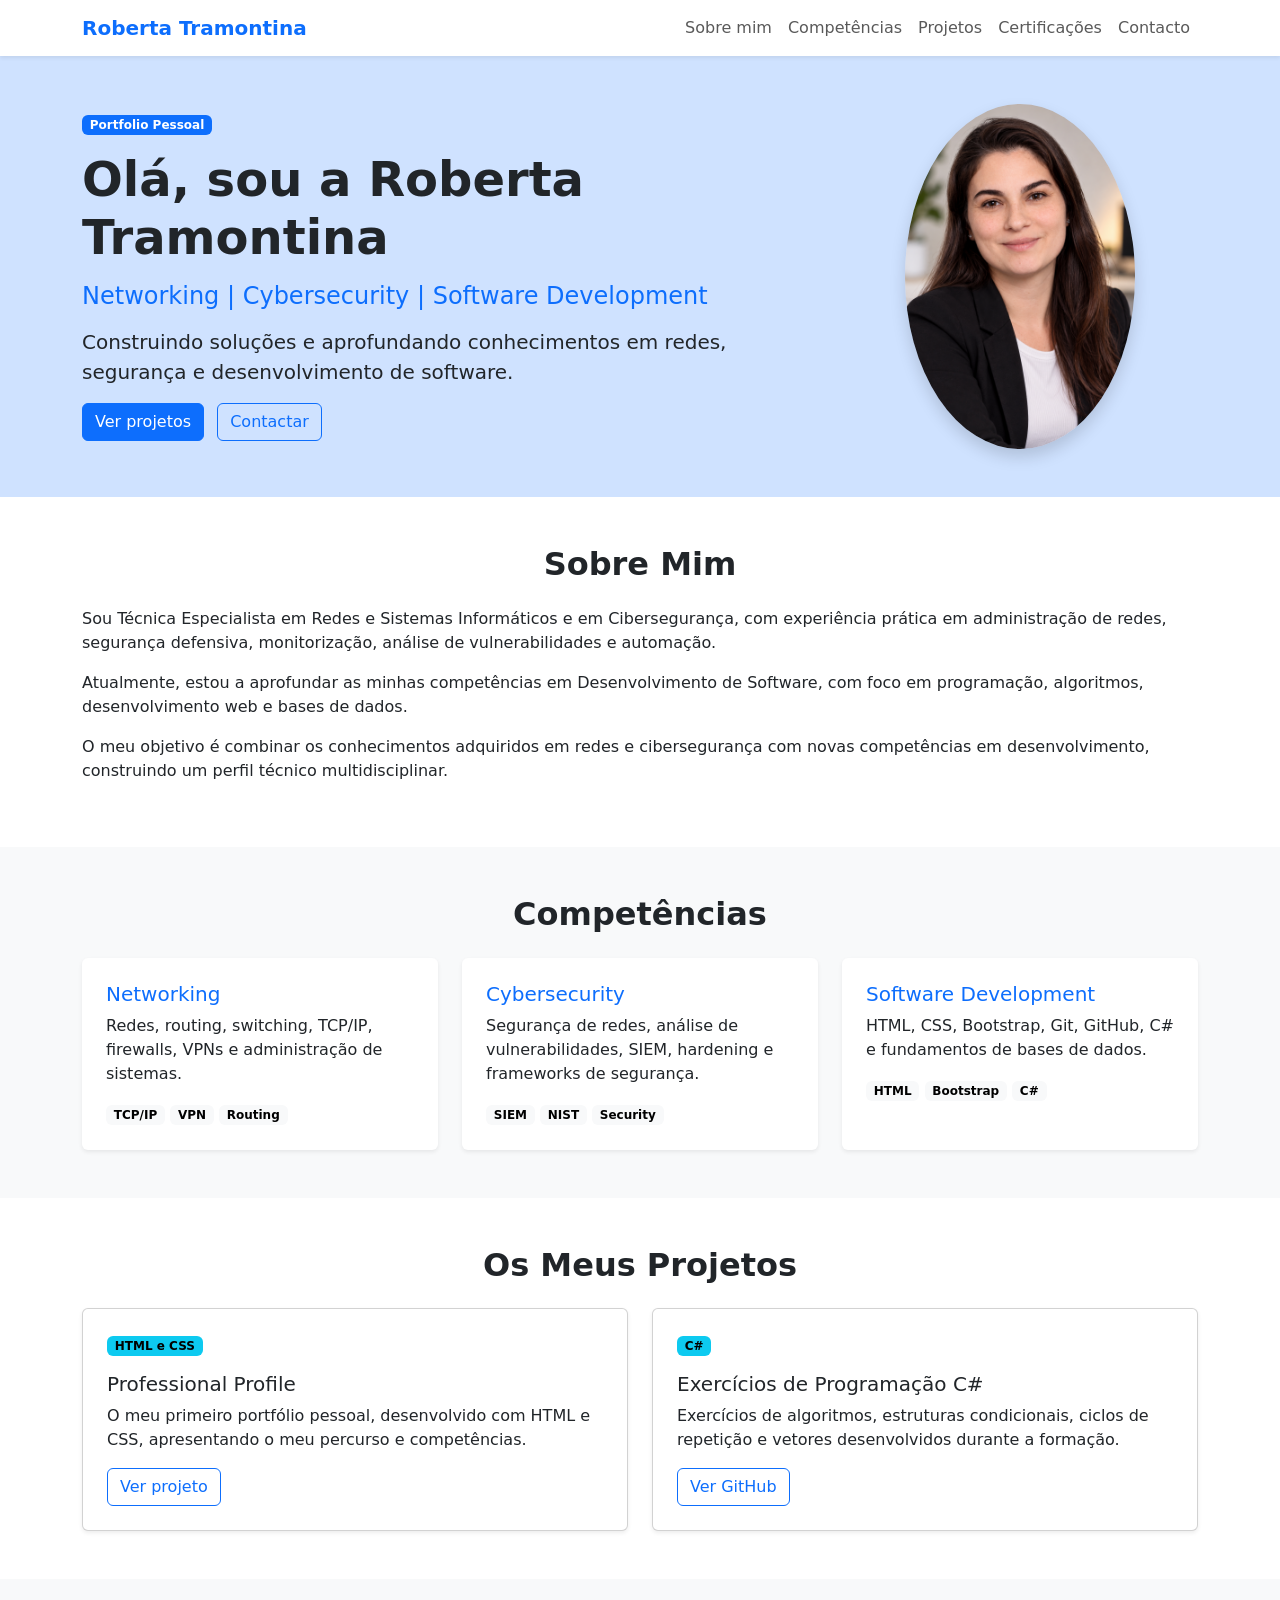
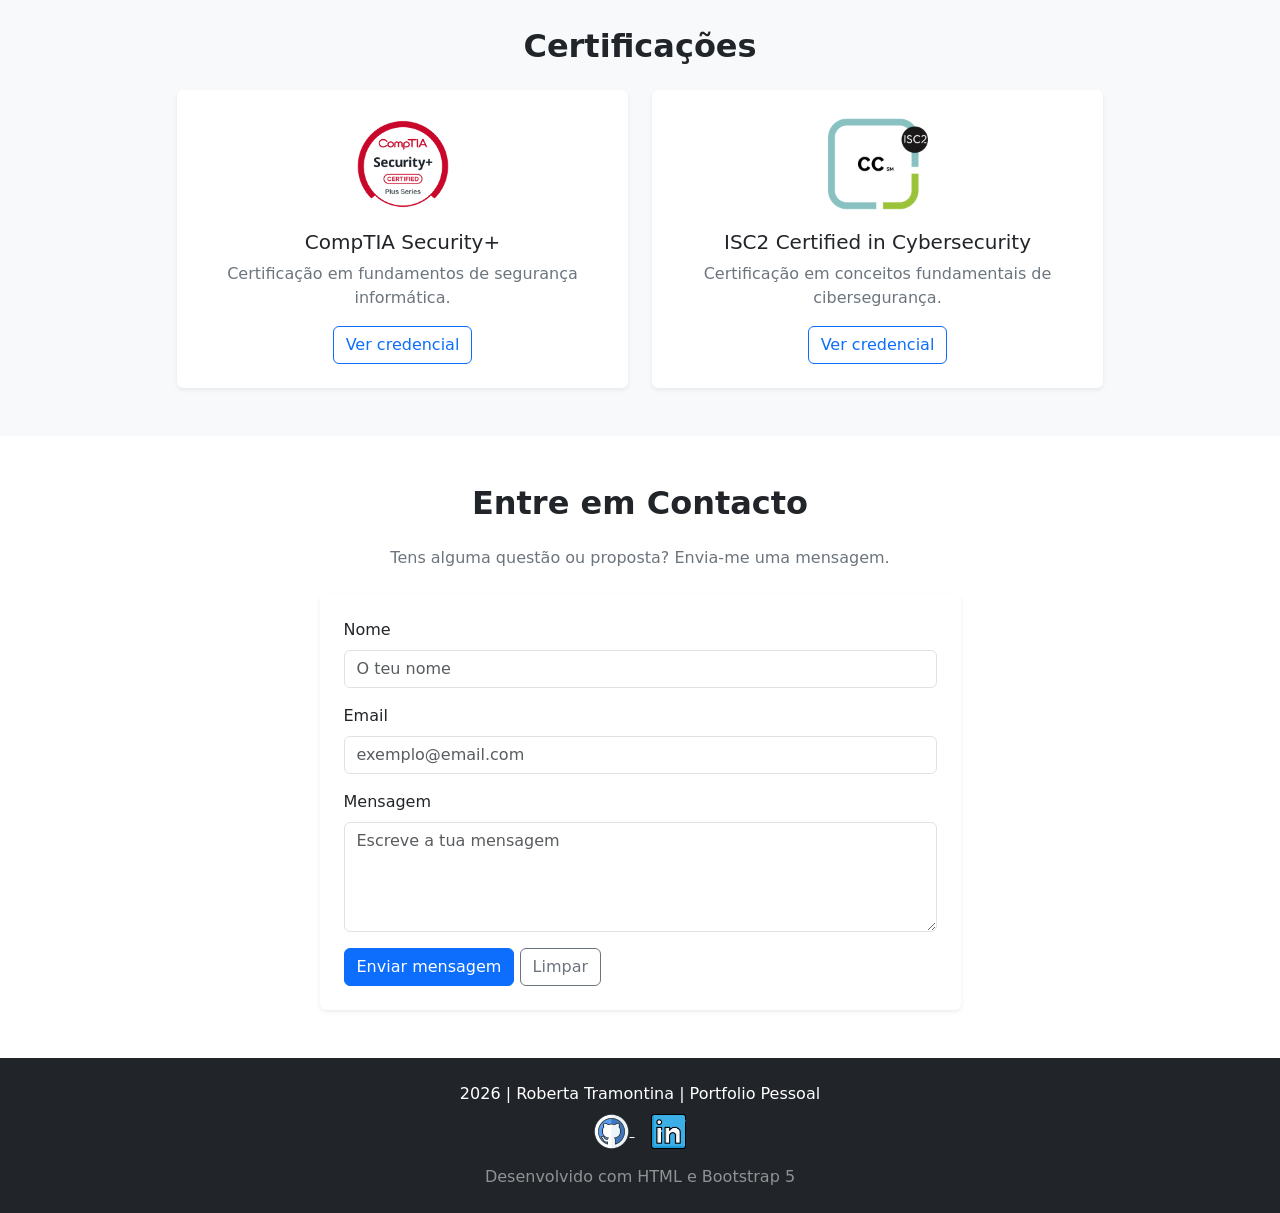
==== index.html @ 52c0162f "Initial commit - Bootstrap Portfolio" ====
<!DOCTYPE html>
<html lang="pt-pt">

<head>
    <meta charset="UTF-8">
    <meta name="viewport" content="width=device-width, initial-scale=1.0">

    <title>Roberta Tramontina | Portfolio</title>
    <link rel="icon" type="image/x-icon" href="images/coding.png">
    <!-- Bootstrap 5 -->
    <link href="https://cdn.jsdelivr.net/npm/bootstrap@5.3.8/dist/css/bootstrap.min.css" rel="stylesheet">

</head>

<body>

    <!-- Menu de navegacao -->
    <nav class="navbar navbar-expand-lg bg-white shadow-sm">

        <div class="container">

            <a class="navbar-brand fw-bold text-primary" href="#inicio">
                Roberta Tramontina
            </a>

            <button class="navbar-toggler" type="button"
                data-bs-toggle="collapse"
                data-bs-target="#menu"
                aria-controls="menu"
                aria-expanded="false"
                aria-label="Abrir menu">

                <span class="navbar-toggler-icon"></span>

            </button>

            <div class="collapse navbar-collapse" id="menu">

                <ul class="navbar-nav ms-auto">

                    <li class="nav-item">
                        <a class="nav-link" href="#sobre">Sobre mim</a>
                    </li>

                    <li class="nav-item">
                        <a class="nav-link" href="#competencias">Competências</a>
                    </li>

                    <li class="nav-item">
                        <a class="nav-link" href="#projetos">Projetos</a>
                    </li>

                    <li class="nav-item">
                        <a class="nav-link" href="#certificacoes">Certificações</a>
                    </li>

                    <li class="nav-item">
                        <a class="nav-link" href="#contacto">Contacto</a>
                    </li>

                </ul>

            </div>

        </div>

    </nav>


    <!-- Apresentacao inicial -->
    <header id="inicio" class="bg-primary-subtle py-5">

        <div class="container">

            <div class="row align-items-center g-4">

                <div class="col-md-8">

                    <span class="badge text-bg-primary mb-3">
                        Portfolio Pessoal
                    </span>

                    <h1 class="display-5 fw-bold">
                        Olá, sou a Roberta Tramontina
                    </h1>

                    <h4 class="text-primary mt-3">
                        Networking | Cybersecurity | Software Development
                    </h4>

                    <p class="lead mt-3">
                        Construindo soluções e aprofundando conhecimentos
                        em redes, segurança e desenvolvimento de software.
                    </p>

                    <a href="#projetos" class="btn btn-primary me-2">
                        Ver projetos
                    </a>

                    <a href="#contacto" class="btn btn-outline-primary">
                        Contactar
                    </a>

                </div>

                <div class="col-md-4 text-center">

                    <img src="images/profile_photo.png"
                        class="img-fluid rounded-circle shadow"
                        width="230"
                        alt="Foto de Roberta Tramontina">

                </div>

            </div>

        </div>

    </header>


    <!-- Secao Sobre mim -->
    <section id="sobre" class="container py-5">

        <h2 class="text-center fw-bold mb-4">Sobre Mim</h2>

        <p>
            Sou Técnica Especialista em Redes e Sistemas Informáticos
            e em Cibersegurança, com experiência prática em administração
            de redes, segurança defensiva, monitorização, análise de
            vulnerabilidades e automação.
        </p>

        <p>
            Atualmente, estou a aprofundar as minhas competências em
            Desenvolvimento de Software, com foco em programação,
            algoritmos, desenvolvimento web e bases de dados.
        </p>

        <p>
            O meu objetivo é combinar os conhecimentos adquiridos em
            redes e cibersegurança com novas competências em
            desenvolvimento, construindo um perfil técnico multidisciplinar.
        </p>

    </section>


    <!-- Secao Competencias -->
    <section id="competencias" class="bg-light py-5">

        <div class="container">

            <h2 class="text-center fw-bold mb-4">Competências</h2>

            <div class="row g-4">

                <!-- Networking -->
                <div class="col-md-4">

                    <div class="card h-100 shadow-sm border-0">

                        <div class="card-body p-4">

                            <h5 class="card-title text-primary">
                                Networking
                            </h5>

                            <p class="card-text">
                                Redes, routing, switching, TCP/IP,
                                firewalls, VPNs e administração de sistemas.
                            </p>

                            <span class="badge text-bg-light">TCP/IP</span>
                            <span class="badge text-bg-light">VPN</span>
                            <span class="badge text-bg-light">Routing</span>

                        </div>

                    </div>

                </div>

                <!-- Cybersecurity -->
                <div class="col-md-4">

                    <div class="card h-100 shadow-sm border-0">

                        <div class="card-body p-4">

                            <h5 class="card-title text-primary">
                                Cybersecurity
                            </h5>

                            <p class="card-text">
                                Segurança de redes, análise de
                                vulnerabilidades, SIEM, hardening
                                e frameworks de segurança.
                            </p>

                            <span class="badge text-bg-light">SIEM</span>
                            <span class="badge text-bg-light">NIST</span>
                            <span class="badge text-bg-light">Security</span>

                        </div>

                    </div>

                </div>

                <!-- Development -->
                <div class="col-md-4">

                    <div class="card h-100 shadow-sm border-0">

                        <div class="card-body p-4">

                            <h5 class="card-title text-primary">
                                Software Development
                            </h5>

                            <p class="card-text">
                                HTML, CSS, Bootstrap, Git, GitHub,
                                C# e fundamentos de bases de dados.
                            </p>

                            <span class="badge text-bg-light">HTML</span>
                            <span class="badge text-bg-light">Bootstrap</span>
                            <span class="badge text-bg-light">C#</span>

                        </div>

                    </div>

                </div>

            </div>

        </div>

    </section>


    <!-- Secao Projetos -->
    <section id="projetos" class="container py-5">

        <h2 class="text-center fw-bold mb-4">Os Meus Projetos</h2>

        <div class="row g-4">

            <!-- Projeto 1 -->
            <div class="col-md-6">

                <div class="card h-100 shadow-sm">

                    <div class="card-body p-4">

                        <span class="badge text-bg-info mb-3">
                            HTML e CSS
                        </span>

                        <h5 class="card-title">
                            Professional Profile
                        </h5>

                        <p class="card-text">
                            O meu primeiro portfólio pessoal,
                            desenvolvido com HTML e CSS,
                            apresentando o meu percurso e competências.
                        </p>

                        <a href="https://robertatramontina.github.io/professional_profile/"
                            class="btn btn-outline-primary"
                            target="_blank"
                            rel="noopener noreferrer">
                            Ver projeto
                        </a>

                    </div>

                </div>

            </div>

            <!-- Projeto 2 -->
            <div class="col-md-6">

                <div class="card h-100 shadow-sm">

                    <div class="card-body p-4">

                        <span class="badge text-bg-info mb-3">
                            C#
                        </span>

                        <h5 class="card-title">
                            Exercícios de Programação C#
                        </h5>

                        <p class="card-text">
                            Exercícios de algoritmos, estruturas
                            condicionais, ciclos de repetição
                            e vetores desenvolvidos durante a formação.
                        </p>

                        <a href="https://github.com/robertatramontina"
                            class="btn btn-outline-primary"
                            target="_blank"
                            rel="noopener noreferrer">
                            Ver GitHub
                        </a>

                    </div>

                </div>

            </div>

        </div>

    </section>


    <!-- Secao Certificacoes -->
    <section id="certificacoes" class="bg-light py-5">

        <div class="container">

            <h2 class="text-center fw-bold mb-4">Certificações</h2>

            <div class="row g-4 justify-content-center">

                <!-- Security+ -->
                <div class="col-md-5">

                    <div class="card h-100 text-center shadow-sm border-0">

                        <div class="card-body p-4">

                            <img src="images/security-plus.png"
                                class="img-fluid mb-3"
                                width="100"
                                alt="CompTIA Security+">

                            <h5 class="card-title">
                                CompTIA Security+
                            </h5>

                            <p class="text-secondary">
                                Certificação em fundamentos
                                de segurança informática.
                            </p>

                            <a href="https://www.credly.com/badges/53a42d04-b56a-4fa8-9af4-63a45a70753e/linked_in_profile"
                                class="btn btn-outline-primary"
                                target="_blank"
                                rel="noopener noreferrer">
                                Ver credencial
                            </a>

                        </div>

                    </div>

                </div>

                <!-- ISC2 CC -->
                <div class="col-md-5">

                    <div class="card h-100 text-center shadow-sm border-0">

                        <div class="card-body p-4">

                            <img src="images/isc2-cc.png"
                                class="img-fluid mb-3"
                                width="100"
                                alt="ISC2 Certified in Cybersecurity">

                            <h5 class="card-title">
                                ISC2 Certified in Cybersecurity
                            </h5>

                            <p class="text-secondary">
                                Certificação em conceitos
                                fundamentais de cibersegurança.
                            </p>

                            <a href="https://www.credly.com/badges/d8528eb8-8c78-4937-aad3-11a182e8b898/linked_in_profile"
                                class="btn btn-outline-primary"
                                target="_blank"
                                rel="noopener noreferrer">
                                Ver credencial
                            </a>

                        </div>

                    </div>

                </div>

            </div>

        </div>

    </section>


    <!-- Secao Contacto -->
    <section id="contacto" class="container py-5">

        <h2 class="text-center fw-bold mb-4">Entre em Contacto</h2>

        <p class="text-center text-secondary mb-4">
            Tens alguma questão ou proposta?
            Envia-me uma mensagem.
        </p>

        <div class="row justify-content-center">

            <div class="col-md-7">

                <div class="card shadow-sm border-0">

                    <div class="card-body p-4">

                        <form action="utils/success.html"
                            method="GET">

                            <!-- Nome -->
                            <div class="mb-3">

                                <label for="nome" class="form-label">
                                    Nome
                                </label>

                                <input type="text"
                                    class="form-control"
                                    id="nome"
                                    name="nome"
                                    placeholder="O teu nome"
                                    required>

                            </div>

                            <!-- Email -->
                            <div class="mb-3">

                                <label for="email" class="form-label">
                                    Email
                                </label>

                                <input type="email"
                                    class="form-control"
                                    id="email"
                                    name="email"
                                    placeholder="exemplo@email.com"
                                    required>

                            </div>

                            <!-- Mensagem -->
                            <div class="mb-3">

                                <label for="mensagem" class="form-label">
                                    Mensagem
                                </label>

                                <textarea class="form-control"
                                    id="mensagem"
                                    name="mensagem"
                                    rows="4"
                                    placeholder="Escreve a tua mensagem"
                                    required></textarea>

                            </div>

                            <!-- Botoes -->
                            <button type="submit" class="btn btn-primary">
                                Enviar mensagem
                            </button>

                            <button type="reset" class="btn btn-outline-secondary">
                                Limpar
                            </button>

                        </form>

                    </div>

                </div>

            </div>

        </div>

    </section>


    <!-- Rodape -->
    <footer class="bg-dark text-white text-center py-4">

        <div class="container">

            <p class="mb-2">
                2026 | Roberta Tramontina | Portfolio Pessoal
            </p>

            <a href="https://github.com/robertatramontina"
                class="link-light me-3"
                target="_blank"
                rel="noopener noreferrer">
                <img src="images/github.png" alt="GitHub" width="35">
            </a>

            <a href="https://www.linkedin.com/in/roberta-tramontina-net/"
                class="link-light"
                target="_blank"
                rel="noopener noreferrer">
                <img src="images/linkedin.png" alt="LinkedIn" width="35">
            </a>

            <p class="mt-3 mb-0 text-white-50">
                Desenvolvido com HTML e Bootstrap 5
            </p>

        </div>

    </footer>


    <!-- Bootstrap JavaScript -->
    <script src="https://cdn.jsdelivr.net/npm/bootstrap@5.3.8/dist/js/bootstrap.bundle.min.js"></script>

</body>

</html>
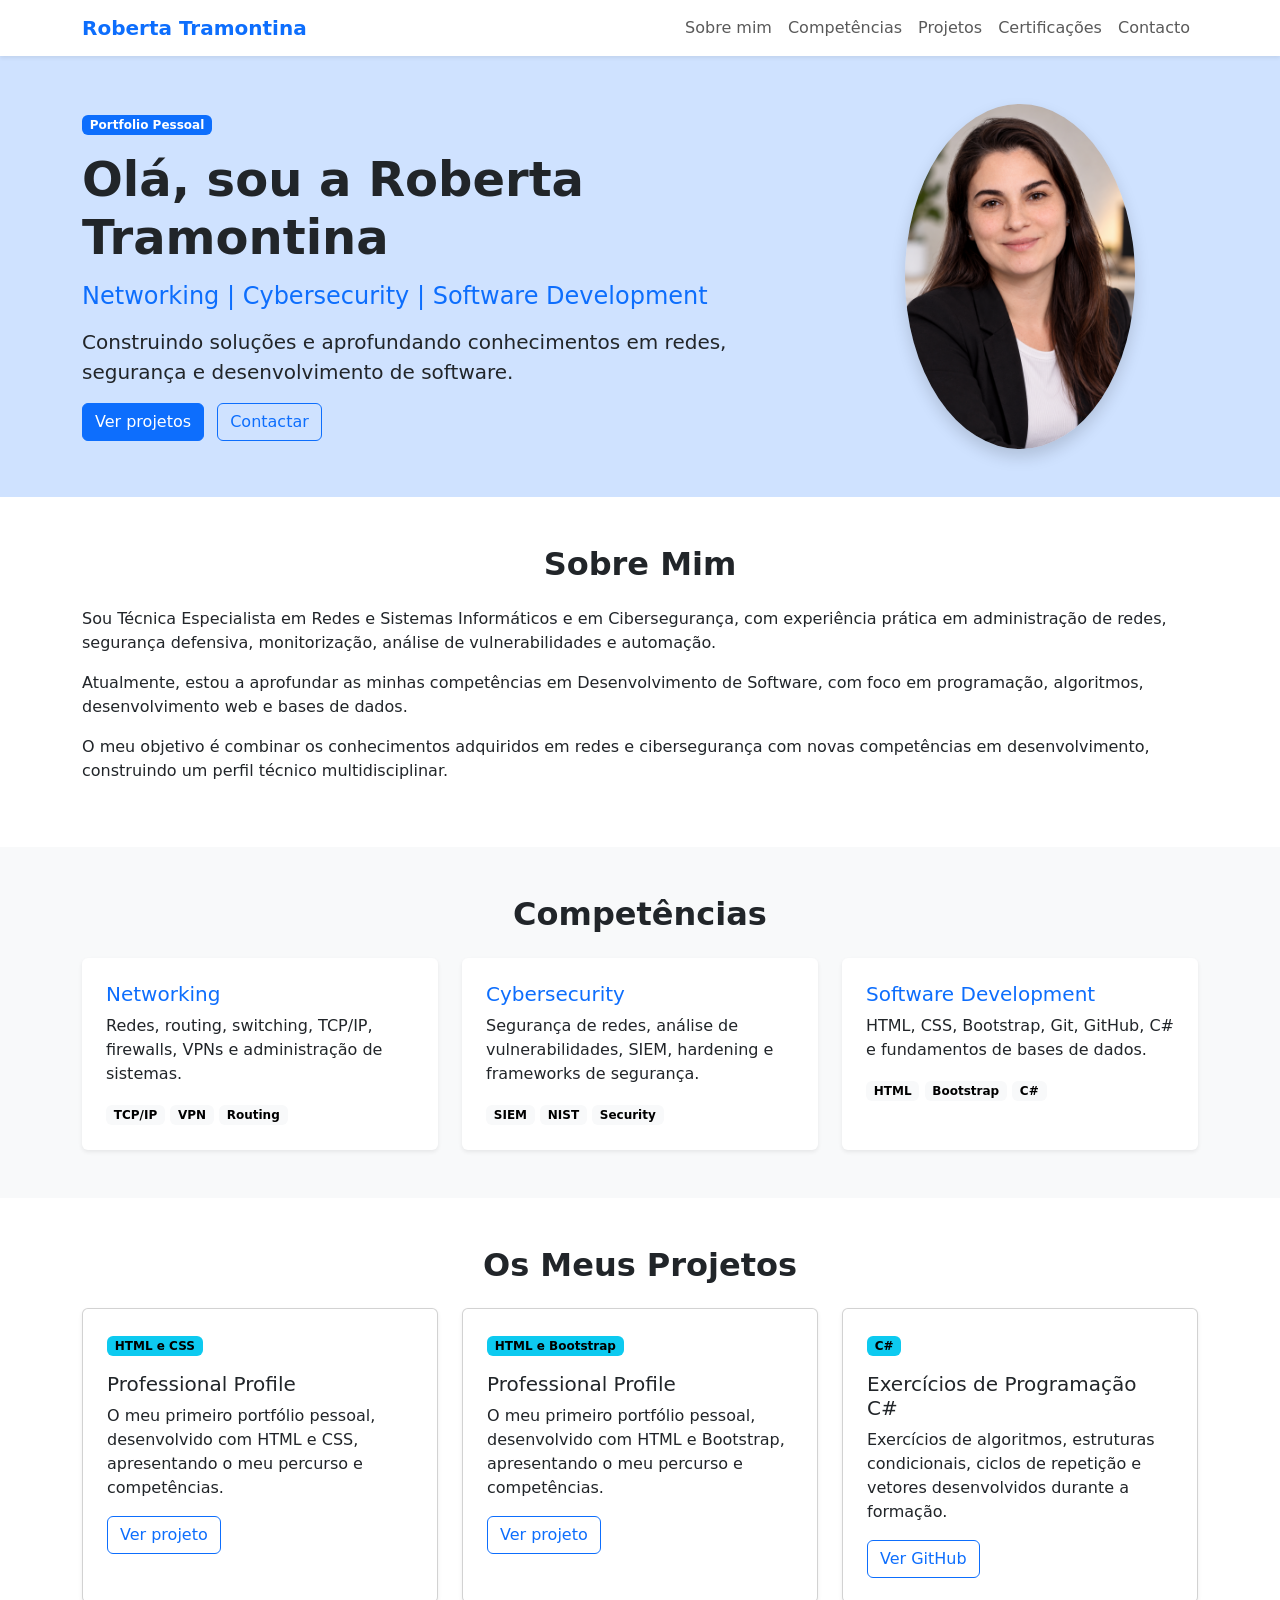
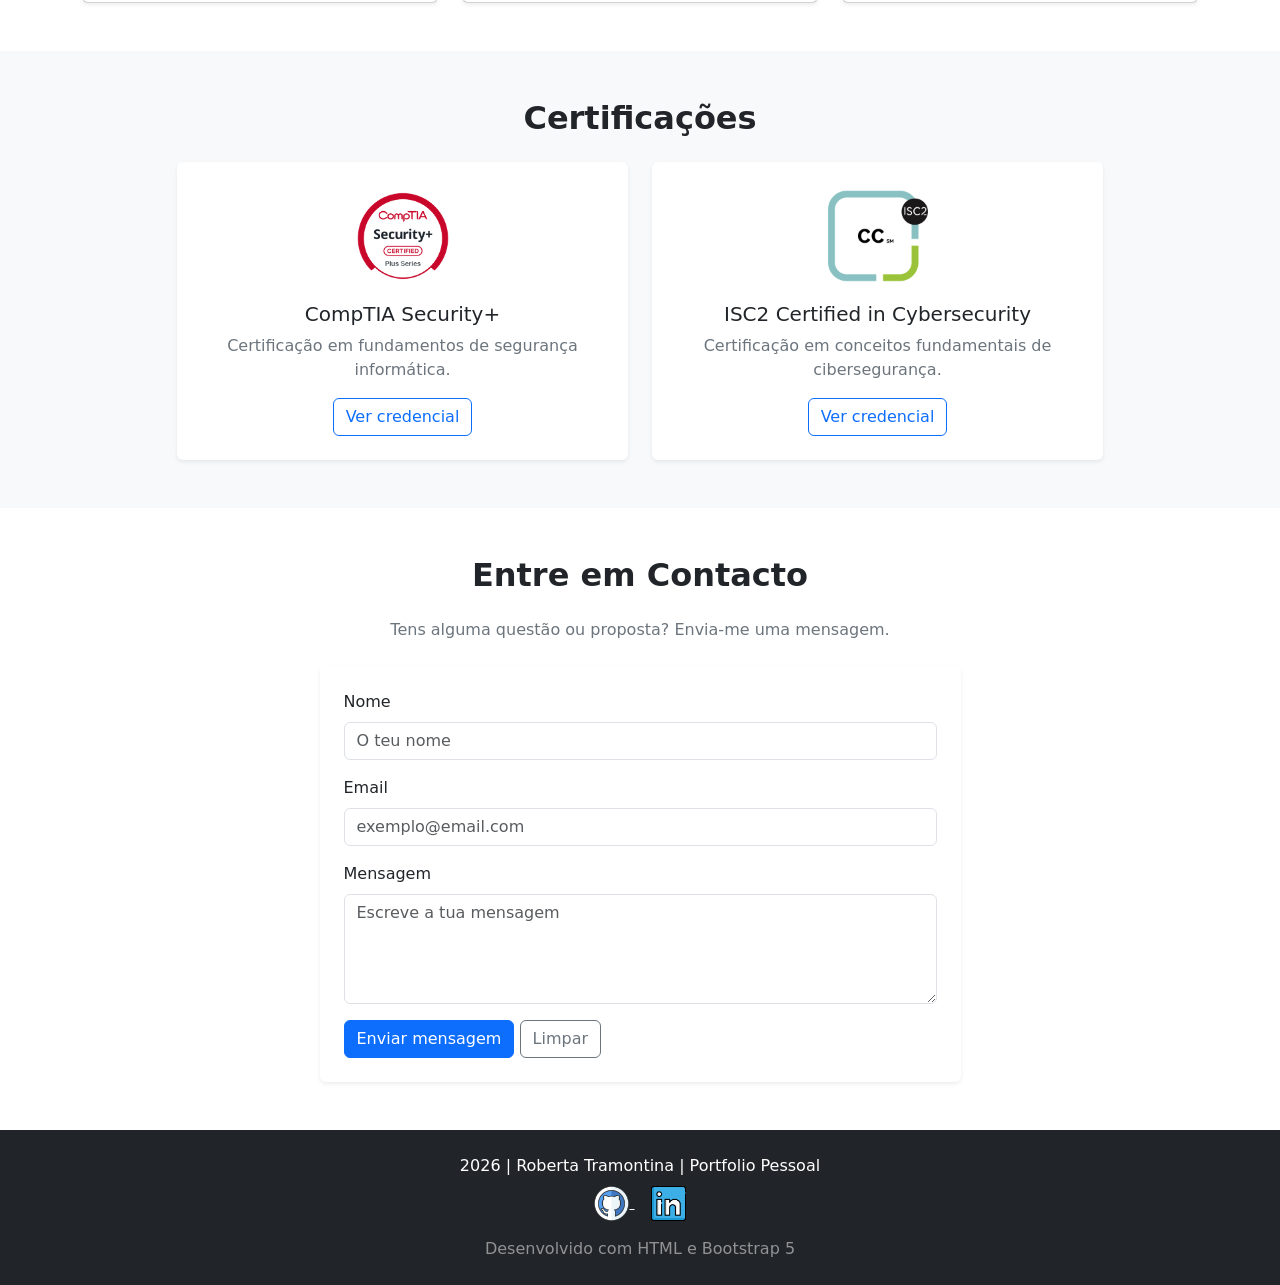
==== commit e6f9c7a7: "projects update" ====
--- a/index.html
+++ b/index.html
@@ -9,7 +9,7 @@
     <title>Roberta Tramontina | Portfolio</title>
     <link rel="icon" type="image/x-icon" href="images/coding.png">
     <!-- Bootstrap 5 -->
-    <link href="https://cdn.jsdelivr.net/npm/bootstrap@5.3.8/dist/css/bootstrap.min.css" rel="stylesheet">
+    <link rel="stylesheet" href="css/bootstrap.css">       
 
 </head>
 
@@ -250,7 +250,7 @@
         <div class="row g-4">
 
             <!-- Projeto 1 -->
-            <div class="col-md-6">
+            <div class="col-md-4">
 
                 <div class="card h-100 shadow-sm">
 
@@ -284,7 +284,41 @@
             </div>
 
             <!-- Projeto 2 -->
-            <div class="col-md-6">
+            <div class="col-md-4">
+
+                <div class="card h-100 shadow-sm">
+
+                    <div class="card-body p-4">
+
+                        <span class="badge text-bg-info mb-3">
+                            HTML e Bootstrap
+                        </span>
+
+                        <h5 class="card-title">
+                            Professional Profile
+                        </h5>
+
+                        <p class="card-text">
+                            O meu primeiro portfólio pessoal,
+                            desenvolvido com HTML e Bootstrap,
+                            apresentando o meu percurso e competências.
+                        </p>
+
+                        <a href="https://robertatramontina.github.io/profile/"
+                            class="btn btn-outline-primary"
+                            target="_blank"
+                            rel="noopener noreferrer">
+                            Ver projeto
+                        </a>
+
+                    </div>
+
+                </div>
+
+            </div>
+            
+            <!-- Projeto 3 -->
+            <div class="col-md-4">
 
                 <div class="card h-100 shadow-sm">
 
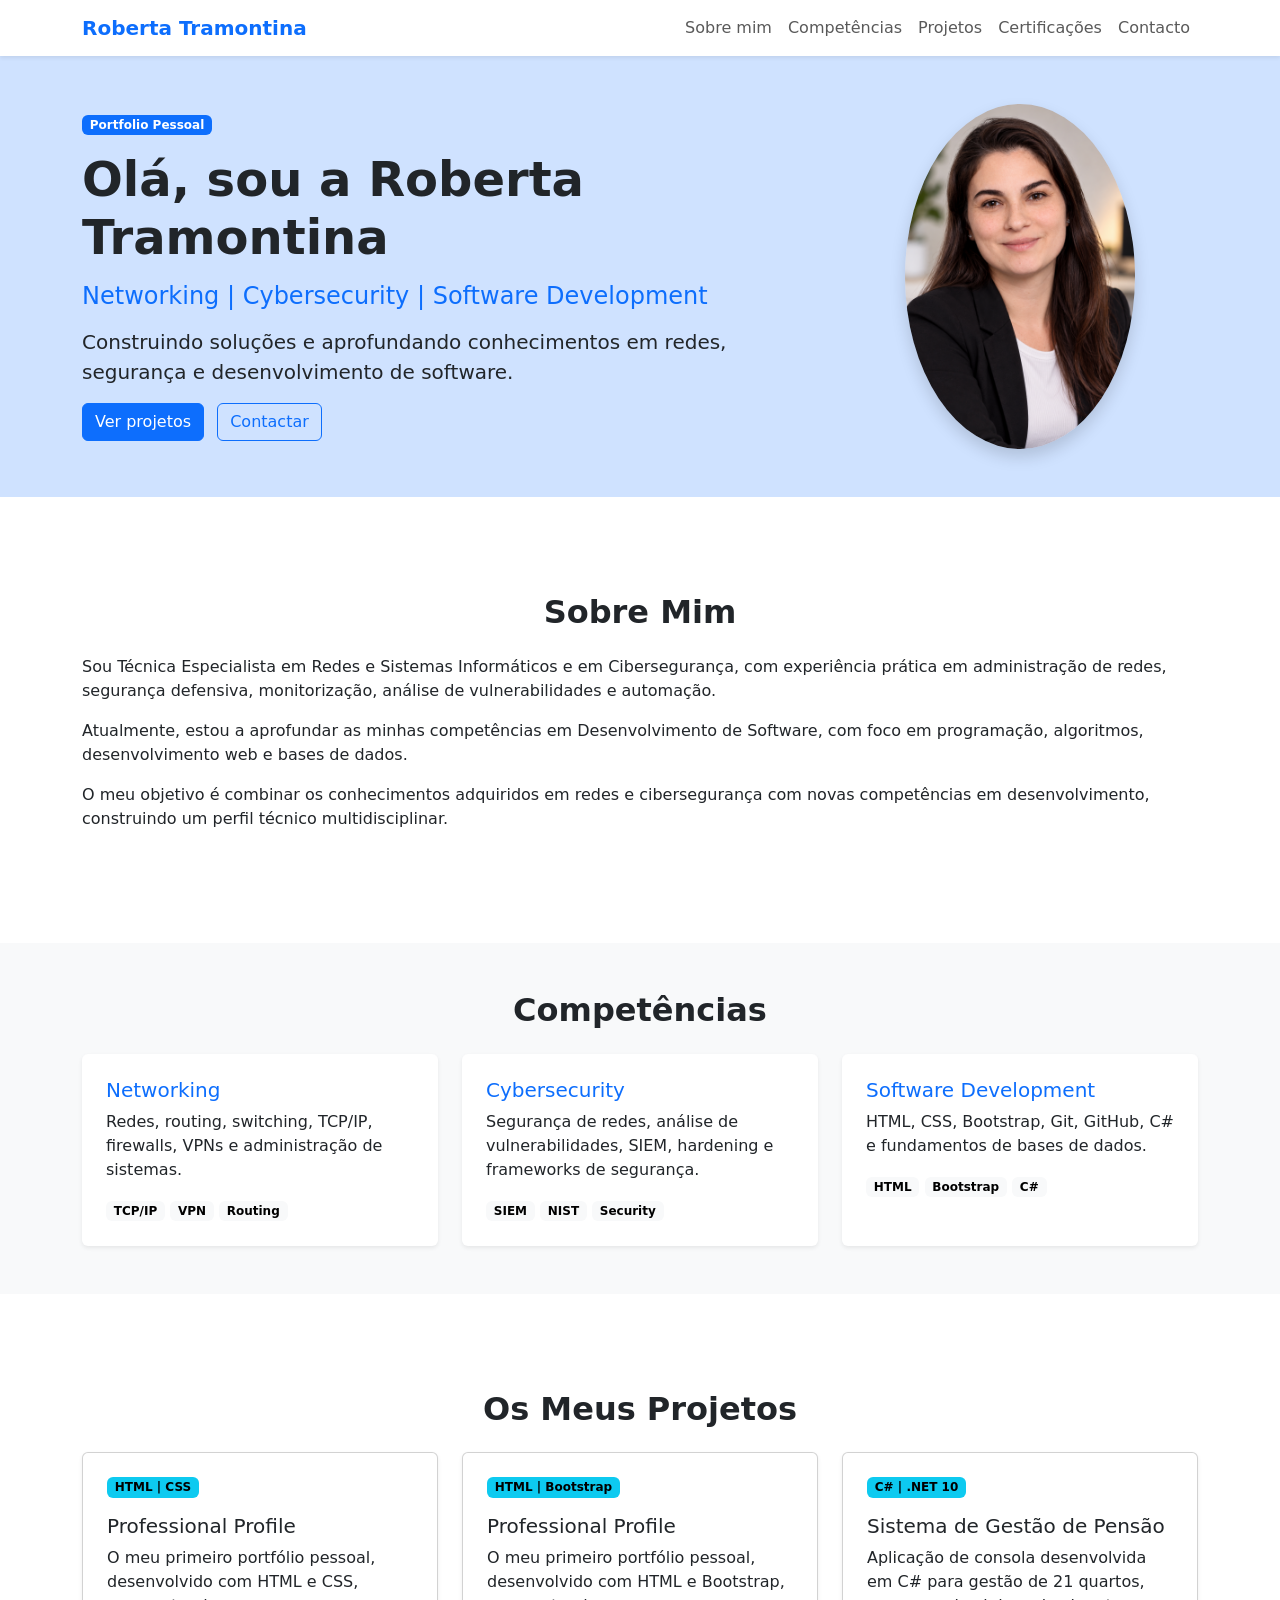
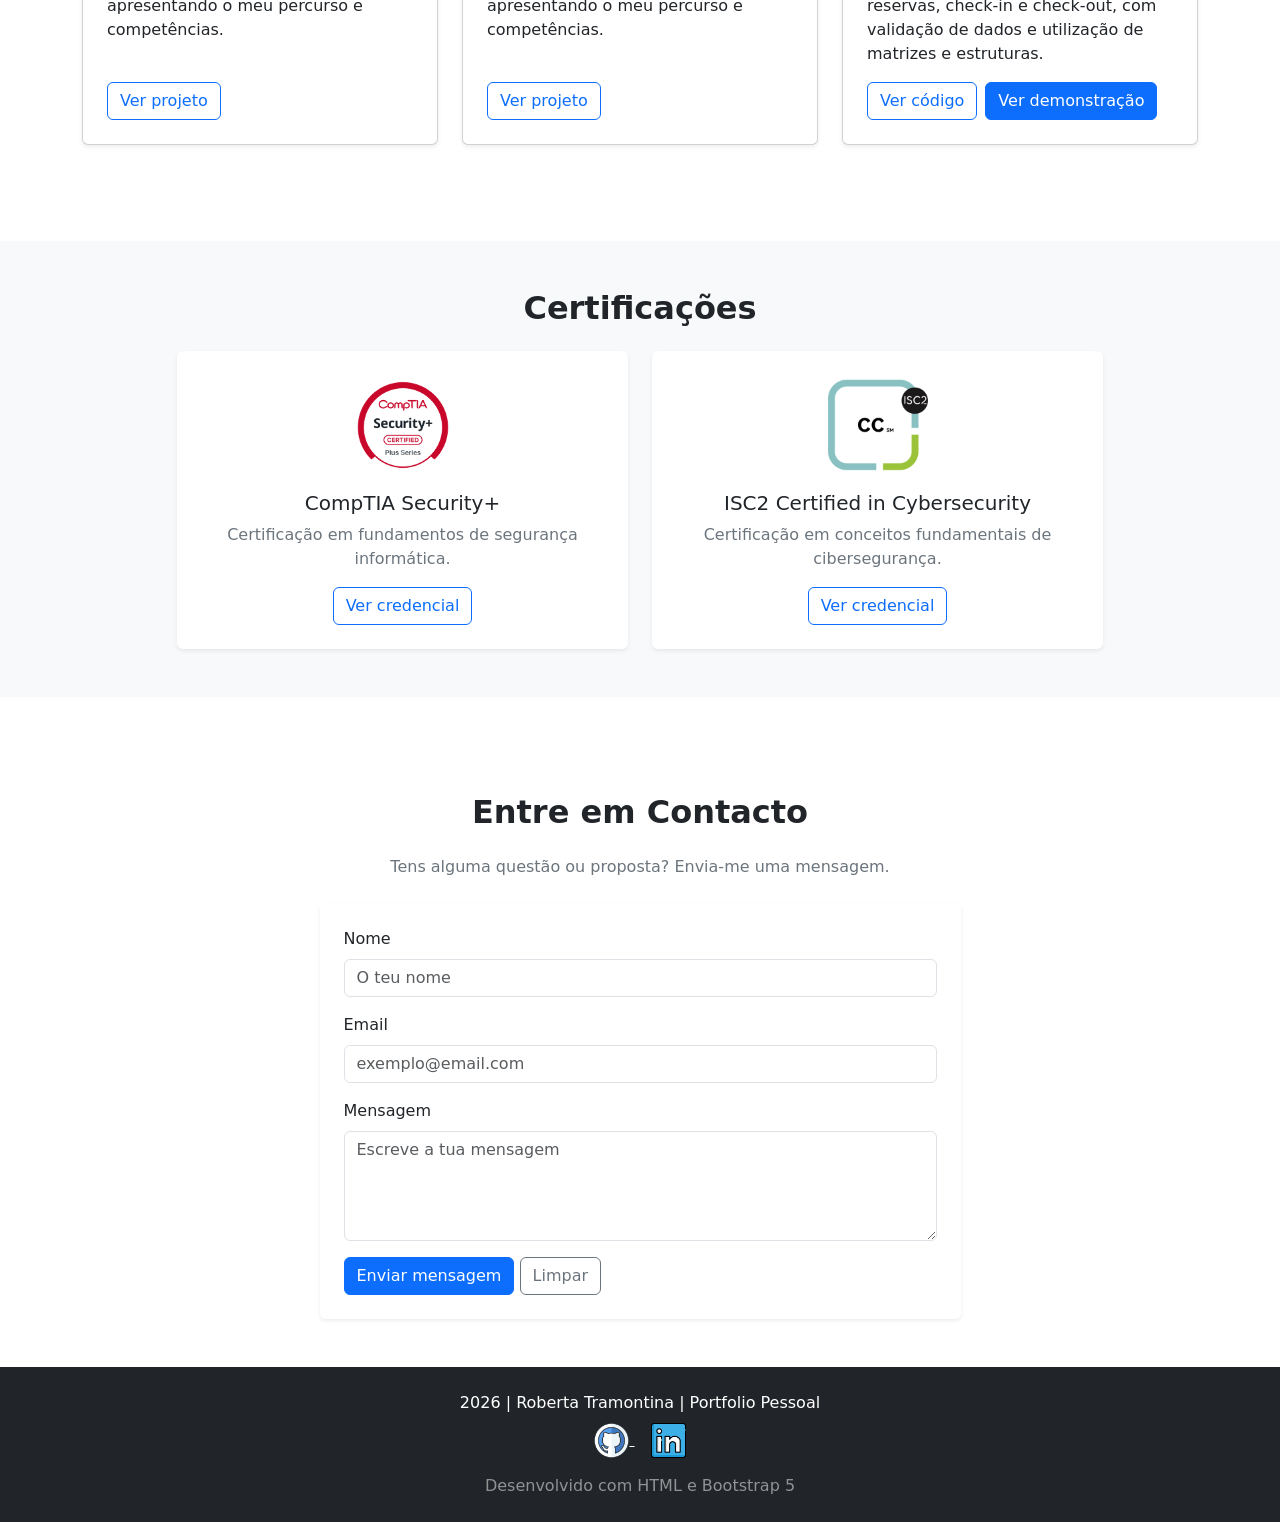
==== commit 35497a01: "Refactor HTML structure and improve formatting for better readability" ====
--- a/index.html
+++ b/index.html
@@ -1,4 +1,3 @@
-
 <!DOCTYPE html>
 <html lang="pt-pt">
 
@@ -9,14 +8,14 @@
     <title>Roberta Tramontina | Portfolio</title>
     <link rel="icon" type="image/x-icon" href="images/coding.png">
     <!-- Bootstrap 5 -->
-    <link rel="stylesheet" href="css/bootstrap.css">       
+    <link rel="stylesheet" href="css/bootstrap.css">
 
 </head>
 
 <body>
 
     <!-- Menu de navegacao -->
-    <nav class="navbar navbar-expand-lg bg-white shadow-sm">
+    <nav class="navbar navbar-expand-lg bg-white shadow-sm sticky-top">
 
         <div class="container">
 
@@ -24,12 +23,8 @@
                 Roberta Tramontina
             </a>
 
-            <button class="navbar-toggler" type="button"
-                data-bs-toggle="collapse"
-                data-bs-target="#menu"
-                aria-controls="menu"
-                aria-expanded="false"
-                aria-label="Abrir menu">
+            <button class="navbar-toggler" type="button" data-bs-toggle="collapse" data-bs-target="#menu"
+                aria-controls="menu" aria-expanded="false" aria-label="Abrir menu">
 
                 <span class="navbar-toggler-icon"></span>
 
@@ -106,9 +101,7 @@
 
                 <div class="col-md-4 text-center">
 
-                    <img src="images/profile_photo.png"
-                        class="img-fluid rounded-circle shadow"
-                        width="230"
+                    <img src="images/profile_photo.png" class="img-fluid rounded-circle shadow" width="230"
                         alt="Foto de Roberta Tramontina">
 
                 </div>
@@ -121,7 +114,8 @@
 
 
     <!-- Secao Sobre mim -->
-    <section id="sobre" class="container py-5">
+    <div id="sobre" class="pt-5"></div>
+    <section class="container py-5">
 
         <h2 class="text-center fw-bold mb-4">Sobre Mim</h2>
 
@@ -148,116 +142,114 @@
 
 
     <!-- Secao Competencias -->
-    <section id="competencias" class="bg-light py-5">
+    <div id="competencias" class="pt-5">
+    <section class="bg-light py-5">
 
         <div class="container">
 
             <h2 class="text-center fw-bold mb-4">Competências</h2>
-
             <div class="row g-4">
 
-                <!-- Networking -->
-                <div class="col-md-4">
-
-                    <div class="card h-100 shadow-sm border-0">
-
-                        <div class="card-body p-4">
-
-                            <h5 class="card-title text-primary">
-                                Networking
-                            </h5>
-
-                            <p class="card-text">
-                                Redes, routing, switching, TCP/IP,
-                                firewalls, VPNs e administração de sistemas.
-                            </p>
-
-                            <span class="badge text-bg-light">TCP/IP</span>
-                            <span class="badge text-bg-light">VPN</span>
-                            <span class="badge text-bg-light">Routing</span>
-
-                        </div>
-
-                    </div>
-
-                </div>
-
-                <!-- Cybersecurity -->
-                <div class="col-md-4">
-
-                    <div class="card h-100 shadow-sm border-0">
-
-                        <div class="card-body p-4">
-
-                            <h5 class="card-title text-primary">
-                                Cybersecurity
-                            </h5>
-
-                            <p class="card-text">
-                                Segurança de redes, análise de
-                                vulnerabilidades, SIEM, hardening
-                                e frameworks de segurança.
-                            </p>
-
-                            <span class="badge text-bg-light">SIEM</span>
-                            <span class="badge text-bg-light">NIST</span>
-                            <span class="badge text-bg-light">Security</span>
-
-                        </div>
-
-                    </div>
-
-                </div>
-
-                <!-- Development -->
-                <div class="col-md-4">
-
-                    <div class="card h-100 shadow-sm border-0">
-
-                        <div class="card-body p-4">
-
-                            <h5 class="card-title text-primary">
-                                Software Development
-                            </h5>
-
-                            <p class="card-text">
-                                HTML, CSS, Bootstrap, Git, GitHub,
-                                C# e fundamentos de bases de dados.
-                            </p>
-
-                            <span class="badge text-bg-light">HTML</span>
-                            <span class="badge text-bg-light">Bootstrap</span>
-                            <span class="badge text-bg-light">C#</span>
-
-                        </div>
-
-                    </div>
-
-                </div>
-
-            </div>
-
-        </div>
+            <!-- Networking -->
+            <div class="col-md-4">
+
+                <div class="card h-100 shadow-sm border-0">
+
+                    <div class="card-body p-4">
+
+                        <h5 class="card-title text-primary">
+                            Networking
+                        </h5>
+
+                        <p class="card-text">
+                            Redes, routing, switching, TCP/IP,
+                            firewalls, VPNs e administração de sistemas.
+                        </p>
+
+                        <span class="badge text-bg-light">TCP/IP</span>
+                        <span class="badge text-bg-light">VPN</span>
+                        <span class="badge text-bg-light">Routing</span>
+
+                    </div>
+
+                </div>
+
+            </div>
+        
+
+            <!-- Cybersecurity -->
+            <div class="col-md-4">
+            <div class="card h-100 shadow-sm border-0">
+
+                <div class="card-body p-4">
+
+                    <h5 class="card-title text-primary">
+                        Cybersecurity
+                    </h5>
+
+                    <p class="card-text">
+                        Segurança de redes, análise de
+                        vulnerabilidades, SIEM, hardening
+                        e frameworks de segurança.
+                    </p>
+
+                    <span class="badge text-bg-light">SIEM</span>
+                    <span class="badge text-bg-light">NIST</span>
+                    <span class="badge text-bg-light">Security</span>
+
+                </div>
+
+            </div>
+
+        </div>
+
+        <!-- Development -->
+        <div class="col-md-4">
+
+            <div class="card h-100 shadow-sm border-0">
+
+                <div class="card-body p-4">
+
+                    <h5 class="card-title text-primary">
+                        Software Development
+                    </h5>
+
+                    <p class="card-text">
+                        HTML, CSS, Bootstrap, Git, GitHub,
+                        C# e fundamentos de bases de dados.
+                    </p>
+
+                    <span class="badge text-bg-light">HTML</span>
+                    <span class="badge text-bg-light">Bootstrap</span>
+                    <span class="badge text-bg-light">C#</span>
+                </div> <!-- Fecha a coluna Software Development -->
+
+            </div> <!-- Fecha a row -->
+
+        </div>
+
+    </div> <!-- Fecha o container -->
 
     </section>
 
 
     <!-- Secao Projetos -->
-    <section id="projetos" class="container py-5">
+    <div id="projetos" class="pt-5"></div>
+    <section class="container py-5 pt-5 pb-5">
 
         <h2 class="text-center fw-bold mb-4">Os Meus Projetos</h2>
 
         <div class="row g-4">
 
             <!-- Projeto 1 -->
-            <div class="col-md-4">
+            <div class="col-12 col-md-6 col-lg-4">
 
                 <div class="card h-100 shadow-sm">
 
-                    <div class="card-body p-4">
-
-                        <span class="badge text-bg-info mb-3">
-                            HTML e CSS
+                    <div class="card-body p-4 d-flex flex-column">
+
+                        <span class="badge text-bg-info mb-3 align-self-start">
+                            HTML | CSS
                         </span>
 
                         <h5 class="card-title">
@@ -271,8 +263,7 @@
                         </p>
 
                         <a href="https://robertatramontina.github.io/professional_profile/"
-                            class="btn btn-outline-primary"
-                            target="_blank"
+                            class="btn btn-outline-primary mt-auto align-self-start" target="_blank"
                             rel="noopener noreferrer">
                             Ver projeto
                         </a>
@@ -284,14 +275,14 @@
             </div>
 
             <!-- Projeto 2 -->
-            <div class="col-md-4">
+            <div class="col-12 col-md-6 col-lg-4">
 
                 <div class="card h-100 shadow-sm">
 
-                    <div class="card-body p-4">
-
-                        <span class="badge text-bg-info mb-3">
-                            HTML e Bootstrap
+                    <div class="card-body p-4 d-flex flex-column">
+
+                        <span class="badge text-bg-info mb-3 align-self-start">
+                            HTML | Bootstrap
                         </span>
 
                         <h5 class="card-title">
@@ -305,8 +296,7 @@
                         </p>
 
                         <a href="https://robertatramontina.github.io/profile/"
-                            class="btn btn-outline-primary"
-                            target="_blank"
+                            class="btn btn-outline-primary mt-auto align-self-start" target="_blank"
                             rel="noopener noreferrer">
                             Ver projeto
                         </a>
@@ -316,48 +306,57 @@
                 </div>
 
             </div>
-            
-            <!-- Projeto 3 -->
-            <div class="col-md-4">
+
+
+            <!-- Projeto 3 - Gestão de Pensão -->
+            <div class="col-12 col-md-6 col-lg-4">
 
                 <div class="card h-100 shadow-sm">
 
-                    <div class="card-body p-4">
-
-                        <span class="badge text-bg-info mb-3">
-                            C#
+                    <div class="card-body p-4 d-flex flex-column">
+
+                        <span class="badge text-bg-info mb-3 align-self-start">
+                            C# | .NET 10
                         </span>
 
                         <h5 class="card-title">
-                            Exercícios de Programação C#
+                            Sistema de Gestão de Pensão
                         </h5>
 
                         <p class="card-text">
-                            Exercícios de algoritmos, estruturas
-                            condicionais, ciclos de repetição
-                            e vetores desenvolvidos durante a formação.
+                            Aplicação de consola desenvolvida em C# para
+                            gestão de 21 quartos, reservas, check-in e
+                            check-out, com validação de dados e utilização
+                            de matrizes e estruturas.
                         </p>
 
-                        <a href="https://github.com/robertatramontina"
-                            class="btn btn-outline-primary"
-                            target="_blank"
-                            rel="noopener noreferrer">
-                            Ver GitHub
-                        </a>
-
-                    </div>
-
-                </div>
-
-            </div>
-
+                        <div class="d-flex flex-wrap gap-2 mt-auto">
+
+                            <a href="https://github.com/robertatramontina/GestaoPensao" class="btn btn-outline-primary"
+                                target="_blank" rel="noopener noreferrer">
+                                Ver código
+                            </a>
+
+                            <a href="https://youtu.be/5vtXx-yhL9w" class="btn btn-primary" target="_blank"
+                                rel="noopener noreferrer">
+                                Ver demonstração
+                            </a>
+
+                        </div>
+
+                    </div>
+
+                </div>
+
+            </div>
         </div>
 
     </section>
 
 
     <!-- Secao Certificacoes -->
-    <section id="certificacoes" class="bg-light py-5">
+    <div id="certificacoes" class="pt-5"></div>
+    <section class="bg-light py-5">
 
         <div class="container">
 
@@ -372,9 +371,7 @@
 
                         <div class="card-body p-4">
 
-                            <img src="images/security-plus.png"
-                                class="img-fluid mb-3"
-                                width="100"
+                            <img src="images/security-plus.png" class="img-fluid mb-3" width="100"
                                 alt="CompTIA Security+">
 
                             <h5 class="card-title">
@@ -387,9 +384,7 @@
                             </p>
 
                             <a href="https://www.credly.com/badges/53a42d04-b56a-4fa8-9af4-63a45a70753e/linked_in_profile"
-                                class="btn btn-outline-primary"
-                                target="_blank"
-                                rel="noopener noreferrer">
+                                class="btn btn-outline-primary" target="_blank" rel="noopener noreferrer">
                                 Ver credencial
                             </a>
 
@@ -406,9 +401,7 @@
 
                         <div class="card-body p-4">
 
-                            <img src="images/isc2-cc.png"
-                                class="img-fluid mb-3"
-                                width="100"
+                            <img src="images/isc2-cc.png" class="img-fluid mb-3" width="100"
                                 alt="ISC2 Certified in Cybersecurity">
 
                             <h5 class="card-title">
@@ -421,9 +414,7 @@
                             </p>
 
                             <a href="https://www.credly.com/badges/d8528eb8-8c78-4937-aad3-11a182e8b898/linked_in_profile"
-                                class="btn btn-outline-primary"
-                                target="_blank"
-                                rel="noopener noreferrer">
+                                class="btn btn-outline-primary" target="_blank" rel="noopener noreferrer">
                                 Ver credencial
                             </a>
 
@@ -441,7 +432,8 @@
 
 
     <!-- Secao Contacto -->
-    <section id="contacto" class="container py-5">
+    <div id="contacto" class="pt-5"></div>
+    <section class="container py-5">
 
         <h2 class="text-center fw-bold mb-4">Entre em Contacto</h2>
 
@@ -458,8 +450,7 @@
 
                     <div class="card-body p-4">
 
-                        <form action="utils/success.html"
-                            method="GET">
+                        <form action="utils/success.html" method="GET">
 
                             <!-- Nome -->
                             <div class="mb-3">
@@ -468,11 +459,7 @@
                                     Nome
                                 </label>
 
-                                <input type="text"
-                                    class="form-control"
-                                    id="nome"
-                                    name="nome"
-                                    placeholder="O teu nome"
+                                <input type="text" class="form-control" id="nome" name="nome" placeholder="O teu nome"
                                     required>
 
                             </div>
@@ -484,12 +471,8 @@
                                     Email
                                 </label>
 
-                                <input type="email"
-                                    class="form-control"
-                                    id="email"
-                                    name="email"
-                                    placeholder="exemplo@email.com"
-                                    required>
+                                <input type="email" class="form-control" id="email" name="email"
+                                    placeholder="exemplo@email.com" required>
 
                             </div>
 
@@ -500,12 +483,8 @@
                                     Mensagem
                                 </label>
 
-                                <textarea class="form-control"
-                                    id="mensagem"
-                                    name="mensagem"
-                                    rows="4"
-                                    placeholder="Escreve a tua mensagem"
-                                    required></textarea>
+                                <textarea class="form-control" id="mensagem" name="mensagem" rows="4"
+                                    placeholder="Escreve a tua mensagem" required></textarea>
 
                             </div>
 
@@ -540,16 +519,12 @@
                 2026 | Roberta Tramontina | Portfolio Pessoal
             </p>
 
-            <a href="https://github.com/robertatramontina"
-                class="link-light me-3"
-                target="_blank"
+            <a href="https://github.com/robertatramontina" class="link-light me-3" target="_blank"
                 rel="noopener noreferrer">
                 <img src="images/github.png" alt="GitHub" width="35">
             </a>
 
-            <a href="https://www.linkedin.com/in/roberta-tramontina-net/"
-                class="link-light"
-                target="_blank"
+            <a href="https://www.linkedin.com/in/roberta-tramontina-net/" class="link-light" target="_blank"
                 rel="noopener noreferrer">
                 <img src="images/linkedin.png" alt="LinkedIn" width="35">
             </a>
@@ -568,4 +543,4 @@
 
 </body>
 
-</html>
+</html>
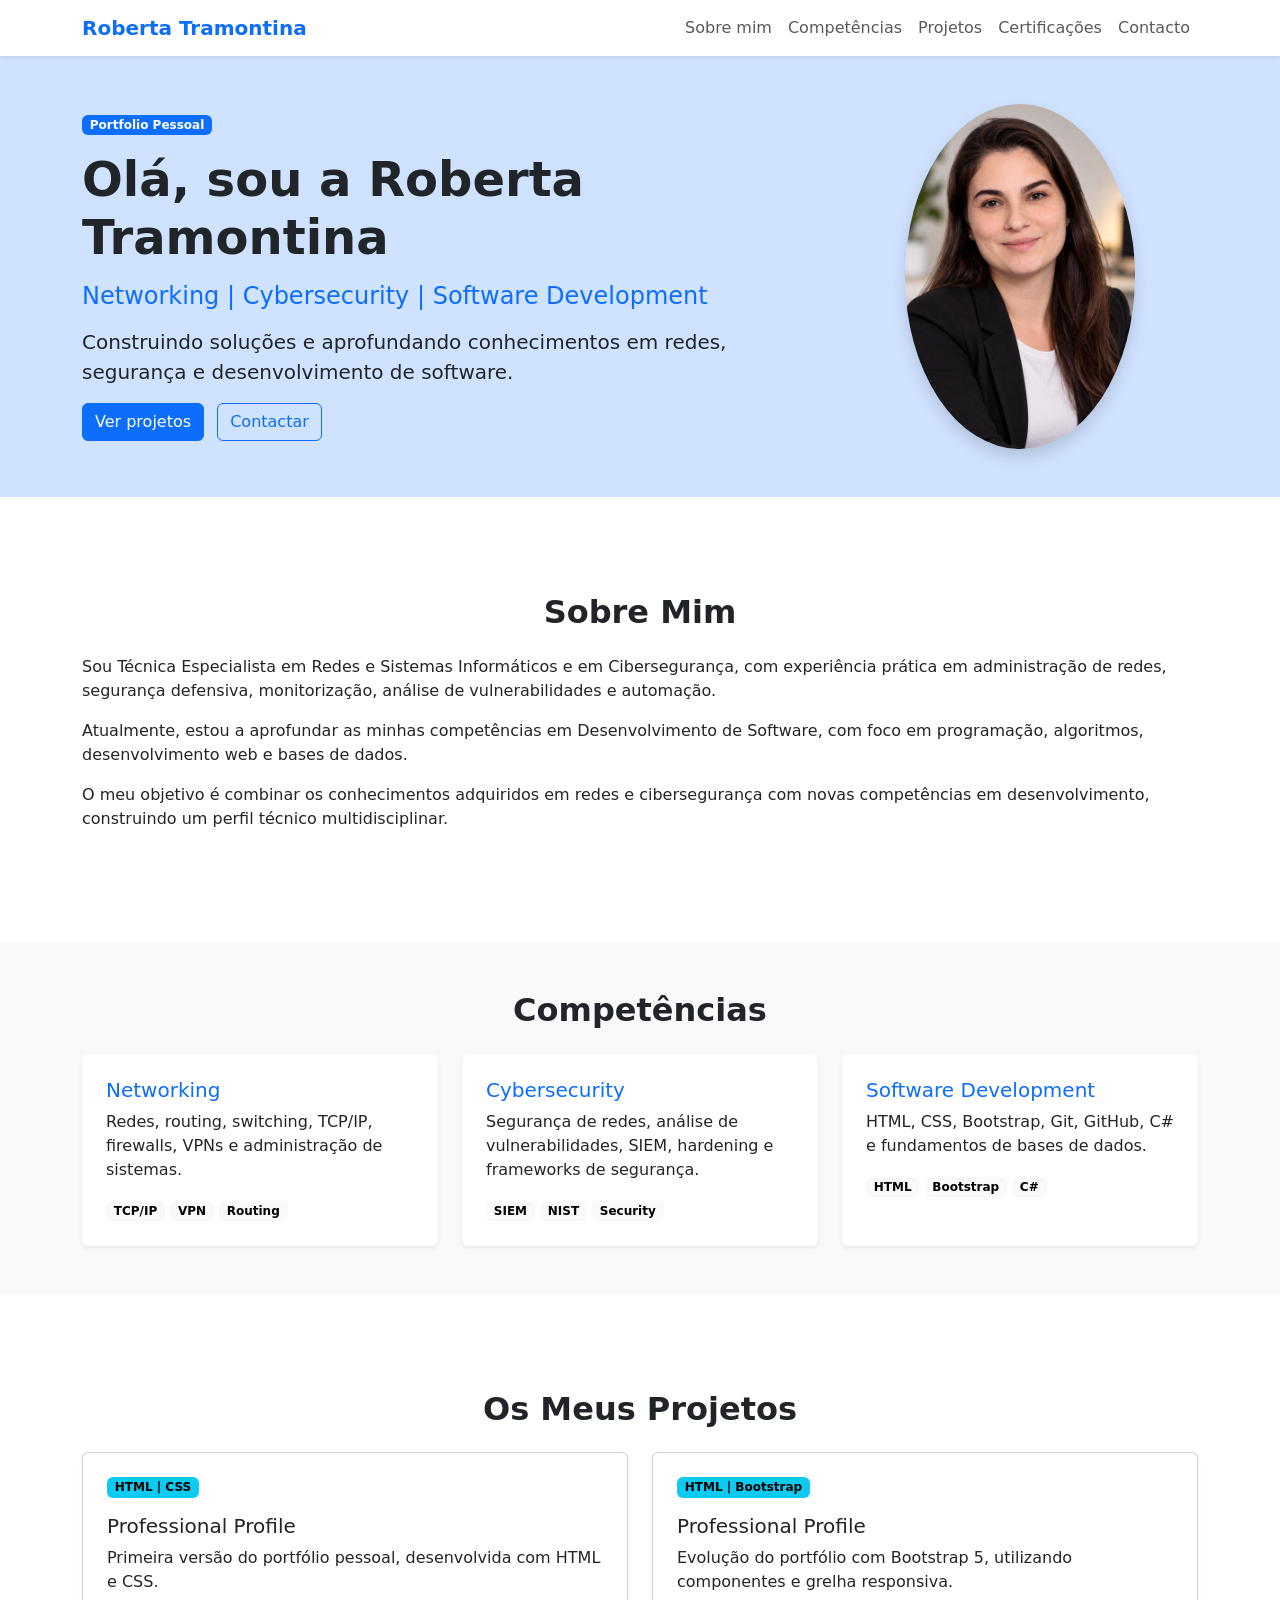
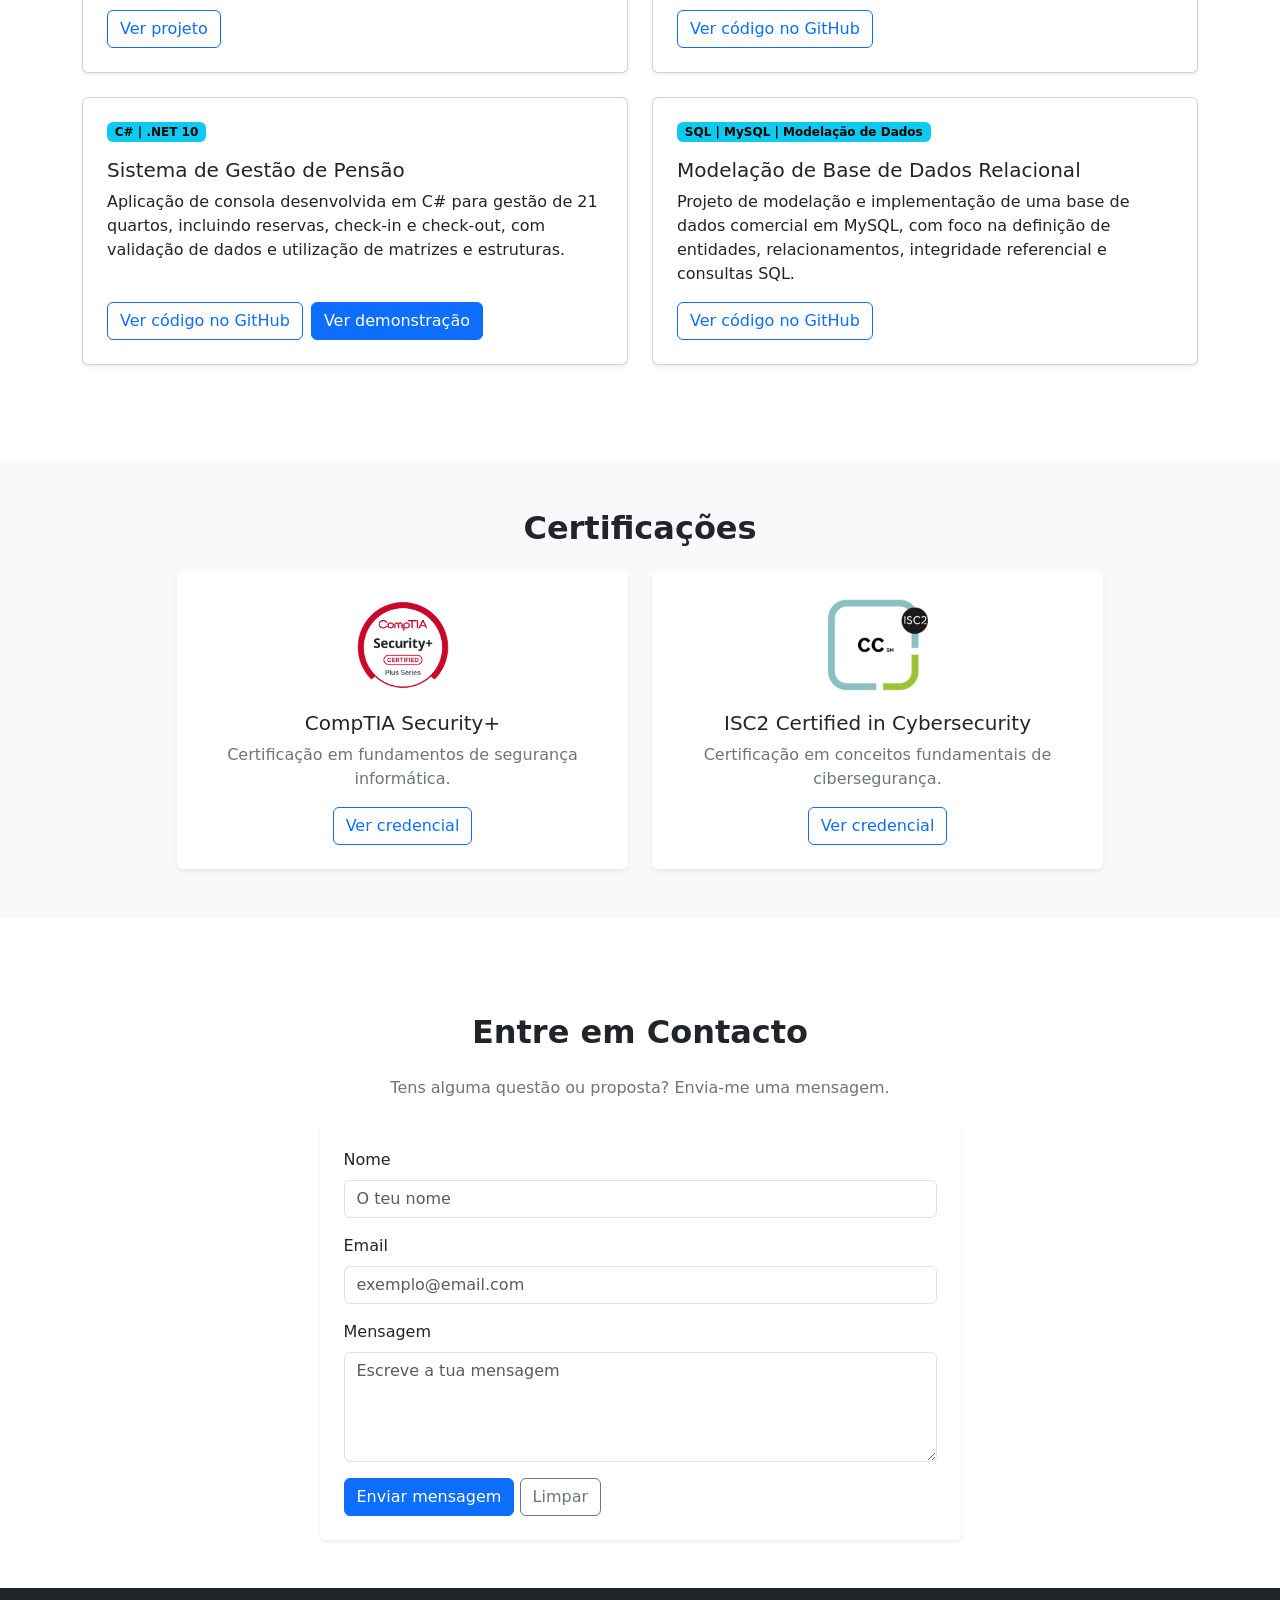
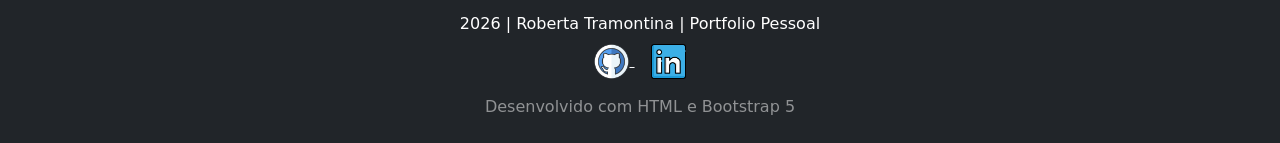
==== commit 9c11f647: "Update portfolio projects and GitHub links" ====
--- a/index.html
+++ b/index.html
@@ -143,130 +143,398 @@
 
     <!-- Secao Competencias -->
     <div id="competencias" class="pt-5">
-    <section class="bg-light py-5">
-
-        <div class="container">
-
-            <h2 class="text-center fw-bold mb-4">Competências</h2>
+        <section class="bg-light py-5">
+
+            <div class="container">
+
+                <h2 class="text-center fw-bold mb-4">Competências</h2>
+                <div class="row g-4">
+
+                    <!-- Networking -->
+                    <div class="col-md-4">
+
+                        <div class="card h-100 shadow-sm border-0">
+
+                            <div class="card-body p-4">
+
+                                <h5 class="card-title text-primary">
+                                    Networking
+                                </h5>
+
+                                <p class="card-text">
+                                    Redes, routing, switching, TCP/IP,
+                                    firewalls, VPNs e administração de sistemas.
+                                </p>
+
+                                <span class="badge text-bg-light">TCP/IP</span>
+                                <span class="badge text-bg-light">VPN</span>
+                                <span class="badge text-bg-light">Routing</span>
+
+                            </div>
+
+                        </div>
+
+                    </div>
+
+
+                    <!-- Cybersecurity -->
+                    <div class="col-md-4">
+                        <div class="card h-100 shadow-sm border-0">
+
+                            <div class="card-body p-4">
+
+                                <h5 class="card-title text-primary">
+                                    Cybersecurity
+                                </h5>
+
+                                <p class="card-text">
+                                    Segurança de redes, análise de
+                                    vulnerabilidades, SIEM, hardening
+                                    e frameworks de segurança.
+                                </p>
+
+                                <span class="badge text-bg-light">SIEM</span>
+                                <span class="badge text-bg-light">NIST</span>
+                                <span class="badge text-bg-light">Security</span>
+
+                            </div>
+
+                        </div>
+
+                    </div>
+
+                    <!-- Development -->
+                    <div class="col-md-4">
+
+                        <div class="card h-100 shadow-sm border-0">
+
+                            <div class="card-body p-4">
+
+                                <h5 class="card-title text-primary">
+                                    Software Development
+                                </h5>
+
+                                <p class="card-text">
+                                    HTML, CSS, Bootstrap, Git, GitHub,
+                                    C# e fundamentos de bases de dados.
+                                </p>
+
+                                <span class="badge text-bg-light">HTML</span>
+                                <span class="badge text-bg-light">Bootstrap</span>
+                                <span class="badge text-bg-light">C#</span>
+                            </div> <!-- Fecha a coluna Software Development -->
+
+                        </div> <!-- Fecha a row -->
+
+                    </div>
+
+                </div> <!-- Fecha o container -->
+
+        </section>
+
+
+        <!-- Secao Projetos -->
+        <div id="projetos" class="pt-5"></div>
+        <section class="container py-5 pt-5 pb-5">
+
+            <h2 class="text-center fw-bold mb-4">Os Meus Projetos</h2>
+
             <div class="row g-4">
 
-            <!-- Networking -->
-            <div class="col-md-4">
-
-                <div class="card h-100 shadow-sm border-0">
-
-                    <div class="card-body p-4">
-
-                        <h5 class="card-title text-primary">
-                            Networking
-                        </h5>
-
-                        <p class="card-text">
-                            Redes, routing, switching, TCP/IP,
-                            firewalls, VPNs e administração de sistemas.
-                        </p>
-
-                        <span class="badge text-bg-light">TCP/IP</span>
-                        <span class="badge text-bg-light">VPN</span>
-                        <span class="badge text-bg-light">Routing</span>
+                <!-- Projeto 1 -->
+                <div class="col-12 col-md-6">
+
+                    <div class="card h-100 shadow-sm">
+
+                        <div class="card-body p-4 d-flex flex-column">
+
+                            <span class="badge text-bg-info mb-3 align-self-start">
+                                HTML | CSS
+                            </span>
+
+                            <h5 class="card-title">
+                                Professional Profile
+                            </h5>
+
+                            <p class="card-text">
+                                Primeira versão do portfólio pessoal, desenvolvida com HTML e CSS.
+                            </p>
+
+                            <a href="https://robertatramontina.github.io/professional_profile/"
+                                class="btn btn-outline-primary mt-auto align-self-start" target="_blank"
+                                rel="noopener noreferrer">
+                                Ver projeto
+                            </a>
+
+                        </div>
+
+                    </div>
+
+                </div>
+
+                <!-- Projeto 2 -->
+                <div class="col-12 col-md-6">
+
+                    <div class="card h-100 shadow-sm">
+
+                        <div class="card-body p-4 d-flex flex-column">
+                        
+
+                            <span class="badge text-bg-info mb-3 align-self-start">
+                                HTML | Bootstrap
+                            </span>
+
+                            <h5 class="card-title">
+                                Professional Profile
+                            </h5>
+
+                            <p class="card-text">
+                                Evolução do portfólio com Bootstrap 5, utilizando componentes e grelha responsiva.
+                            </p>
+
+                            <a href="https://github.com/robertatramontina/profile"
+                            class="btn btn-outline-primary mt-auto align-self-start"
+                            target="_blank" rel="noopener noreferrer">
+                                Ver código no GitHub
+                            </a>
+
+                        </div>
+
+                    </div>
+
+                </div>
+
+
+                <!-- Projeto 3 - Gestão de Pensão -->
+                <div class="col-12 col-md-6">
+
+                    <div class="card h-100 shadow-sm">
+
+                        <div class="card-body p-4 d-flex flex-column">
+
+                            <span class="badge text-bg-info mb-3 align-self-start">
+                                C# | .NET 10
+                            </span>
+
+                            <h5 class="card-title">
+                                Sistema de Gestão de Pensão
+                            </h5>
+
+                            <p class="card-text">
+                                Aplicação de consola desenvolvida em C# para gestão
+                                de 21 quartos, incluindo reservas, check-in e check-out,
+                                com validação de dados e utilização de matrizes e estruturas.
+                            </p>
+
+                            <div class="d-flex flex-wrap gap-2 mt-auto">
+
+                                <a href="https://github.com/robertatramontina/GestaoPensao"
+                                    class="btn btn-outline-primary" target="_blank" rel="noopener noreferrer">
+                                    Ver código no GitHub
+                                </a>
+
+                                <a href="https://youtu.be/5vtXx-yhL9w" class="btn btn-primary" target="_blank"
+                                    rel="noopener noreferrer">
+                                    Ver demonstração
+                                </a>
+
+                            </div>
+
+                        </div>
+
+                    </div>
+
+                </div>
+
+
+                <!-- Projeto 4 - Base de Dados -->
+                <div class="col-12 col-md-6">
+
+                    <div class="card h-100 shadow-sm">
+
+                        <div class="card-body p-4 d-flex flex-column">
+
+                            <span class="badge text-bg-info mb-3 align-self-start">
+                                SQL | MySQL | Modelação de Dados
+                            </span>
+
+                            <h5 class="card-title">
+                                Modelação de Base de Dados Relacional
+                            </h5>
+
+                            <p class="card-text">
+                                Projeto de modelação e implementação de uma
+                                base de dados comercial em MySQL, com foco
+                                na definição de entidades, relacionamentos,
+                                integridade referencial e consultas SQL.
+                            </p>
+
+                            <div class="d-flex flex-wrap gap-2 mt-auto">
+
+                                <a href="https://github.com/robertatramontina/commercial-database-design"
+                                    class="btn btn-outline-primary" target="_blank" rel="noopener noreferrer">
+                                    Ver código no GitHub
+                                </a>
+
+                            </div>
+
+                        </div>
 
                     </div>
 
                 </div>
 
             </div>
-        
-
-            <!-- Cybersecurity -->
-            <div class="col-md-4">
-            <div class="card h-100 shadow-sm border-0">
-
-                <div class="card-body p-4">
-
-                    <h5 class="card-title text-primary">
-                        Cybersecurity
-                    </h5>
-
-                    <p class="card-text">
-                        Segurança de redes, análise de
-                        vulnerabilidades, SIEM, hardening
-                        e frameworks de segurança.
-                    </p>
-
-                    <span class="badge text-bg-light">SIEM</span>
-                    <span class="badge text-bg-light">NIST</span>
-                    <span class="badge text-bg-light">Security</span>
+
+        </section>
+
+
+        <!-- Secao Certificacoes -->
+        <div id="certificacoes" class="pt-5"></div>
+        <section class="bg-light py-5">
+
+            <div class="container">
+
+                <h2 class="text-center fw-bold mb-4">Certificações</h2>
+
+                <div class="row g-4 justify-content-center">
+
+                    <!-- Security+ -->
+                    <div class="col-md-5">
+
+                        <div class="card h-100 text-center shadow-sm border-0">
+
+                            <div class="card-body p-4">
+
+                                <img src="images/security-plus.png" class="img-fluid mb-3" width="100"
+                                    alt="CompTIA Security+">
+
+                                <h5 class="card-title">
+                                    CompTIA Security+
+                                </h5>
+
+                                <p class="text-secondary">
+                                    Certificação em fundamentos
+                                    de segurança informática.
+                                </p>
+
+                                <a href="https://www.credly.com/badges/53a42d04-b56a-4fa8-9af4-63a45a70753e/linked_in_profile"
+                                    class="btn btn-outline-primary" target="_blank" rel="noopener noreferrer">
+                                    Ver credencial
+                                </a>
+
+                            </div>
+
+                        </div>
+
+                    </div>
+
+                    <!-- ISC2 CC -->
+                    <div class="col-md-5">
+
+                        <div class="card h-100 text-center shadow-sm border-0">
+
+                            <div class="card-body p-4">
+
+                                <img src="images/isc2-cc.png" class="img-fluid mb-3" width="100"
+                                    alt="ISC2 Certified in Cybersecurity">
+
+                                <h5 class="card-title">
+                                    ISC2 Certified in Cybersecurity
+                                </h5>
+
+                                <p class="text-secondary">
+                                    Certificação em conceitos
+                                    fundamentais de cibersegurança.
+                                </p>
+
+                                <a href="https://www.credly.com/badges/d8528eb8-8c78-4937-aad3-11a182e8b898/linked_in_profile"
+                                    class="btn btn-outline-primary" target="_blank" rel="noopener noreferrer">
+                                    Ver credencial
+                                </a>
+
+                            </div>
+
+                        </div>
+
+                    </div>
 
                 </div>
 
             </div>
 
-        </div>
-
-        <!-- Development -->
-        <div class="col-md-4">
-
-            <div class="card h-100 shadow-sm border-0">
-
-                <div class="card-body p-4">
-
-                    <h5 class="card-title text-primary">
-                        Software Development
-                    </h5>
-
-                    <p class="card-text">
-                        HTML, CSS, Bootstrap, Git, GitHub,
-                        C# e fundamentos de bases de dados.
-                    </p>
-
-                    <span class="badge text-bg-light">HTML</span>
-                    <span class="badge text-bg-light">Bootstrap</span>
-                    <span class="badge text-bg-light">C#</span>
-                </div> <!-- Fecha a coluna Software Development -->
-
-            </div> <!-- Fecha a row -->
-
-        </div>
-
-    </div> <!-- Fecha o container -->
-
-    </section>
-
-
-    <!-- Secao Projetos -->
-    <div id="projetos" class="pt-5"></div>
-    <section class="container py-5 pt-5 pb-5">
-
-        <h2 class="text-center fw-bold mb-4">Os Meus Projetos</h2>
-
-        <div class="row g-4">
-
-            <!-- Projeto 1 -->
-            <div class="col-12 col-md-6 col-lg-4">
-
-                <div class="card h-100 shadow-sm">
-
-                    <div class="card-body p-4 d-flex flex-column">
-
-                        <span class="badge text-bg-info mb-3 align-self-start">
-                            HTML | CSS
-                        </span>
-
-                        <h5 class="card-title">
-                            Professional Profile
-                        </h5>
-
-                        <p class="card-text">
-                            O meu primeiro portfólio pessoal,
-                            desenvolvido com HTML e CSS,
-                            apresentando o meu percurso e competências.
-                        </p>
-
-                        <a href="https://robertatramontina.github.io/professional_profile/"
-                            class="btn btn-outline-primary mt-auto align-self-start" target="_blank"
-                            rel="noopener noreferrer">
-                            Ver projeto
-                        </a>
+        </section>
+
+
+        <!-- Secao Contacto -->
+        <div id="contacto" class="pt-5"></div>
+        <section class="container py-5">
+
+            <h2 class="text-center fw-bold mb-4">Entre em Contacto</h2>
+
+            <p class="text-center text-secondary mb-4">
+                Tens alguma questão ou proposta?
+                Envia-me uma mensagem.
+            </p>
+
+            <div class="row justify-content-center">
+
+                <div class="col-md-7">
+
+                    <div class="card shadow-sm border-0">
+
+                        <div class="card-body p-4">
+
+                            <form action="utils/success.html" method="GET">
+
+                                <!-- Nome -->
+                                <div class="mb-3">
+
+                                    <label for="nome" class="form-label">
+                                        Nome
+                                    </label>
+
+                                    <input type="text" class="form-control" id="nome" name="nome"
+                                        placeholder="O teu nome" required>
+
+                                </div>
+
+                                <!-- Email -->
+                                <div class="mb-3">
+
+                                    <label for="email" class="form-label">
+                                        Email
+                                    </label>
+
+                                    <input type="email" class="form-control" id="email" name="email"
+                                        placeholder="exemplo@email.com" required>
+
+                                </div>
+
+                                <!-- Mensagem -->
+                                <div class="mb-3">
+
+                                    <label for="mensagem" class="form-label">
+                                        Mensagem
+                                    </label>
+
+                                    <textarea class="form-control" id="mensagem" name="mensagem" rows="4"
+                                        placeholder="Escreve a tua mensagem" required></textarea>
+
+                                </div>
+
+                                <!-- Botoes -->
+                                <button type="submit" class="btn btn-primary">
+                                    Enviar mensagem
+                                </button>
+
+                                <button type="reset" class="btn btn-outline-secondary">
+                                    Limpar
+                                </button>
+
+                            </form>
+
+                        </div>
 
                     </div>
 
@@ -274,272 +542,39 @@
 
             </div>
 
-            <!-- Projeto 2 -->
-            <div class="col-12 col-md-6 col-lg-4">
-
-                <div class="card h-100 shadow-sm">
-
-                    <div class="card-body p-4 d-flex flex-column">
-
-                        <span class="badge text-bg-info mb-3 align-self-start">
-                            HTML | Bootstrap
-                        </span>
-
-                        <h5 class="card-title">
-                            Professional Profile
-                        </h5>
-
-                        <p class="card-text">
-                            O meu primeiro portfólio pessoal,
-                            desenvolvido com HTML e Bootstrap,
-                            apresentando o meu percurso e competências.
-                        </p>
-
-                        <a href="https://robertatramontina.github.io/profile/"
-                            class="btn btn-outline-primary mt-auto align-self-start" target="_blank"
-                            rel="noopener noreferrer">
-                            Ver projeto
-                        </a>
-
-                    </div>
-
-                </div>
+        </section>
+
+
+        <!-- Rodape -->
+        <footer class="bg-dark text-white text-center py-4">
+
+            <div class="container">
+
+                <p class="mb-2">
+                    2026 | Roberta Tramontina | Portfolio Pessoal
+                </p>
+
+                <a href="https://github.com/robertatramontina" class="link-light me-3" target="_blank"
+                    rel="noopener noreferrer">
+                    <img src="images/github.png" alt="GitHub" width="35">
+                </a>
+
+                <a href="https://www.linkedin.com/in/roberta-tramontina-net/" class="link-light" target="_blank"
+                    rel="noopener noreferrer">
+                    <img src="images/linkedin.png" alt="LinkedIn" width="35">
+                </a>
+
+                <p class="mt-3 mb-0 text-white-50">
+                    Desenvolvido com HTML e Bootstrap 5
+                </p>
 
             </div>
 
-
-            <!-- Projeto 3 - Gestão de Pensão -->
-            <div class="col-12 col-md-6 col-lg-4">
-
-                <div class="card h-100 shadow-sm">
-
-                    <div class="card-body p-4 d-flex flex-column">
-
-                        <span class="badge text-bg-info mb-3 align-self-start">
-                            C# | .NET 10
-                        </span>
-
-                        <h5 class="card-title">
-                            Sistema de Gestão de Pensão
-                        </h5>
-
-                        <p class="card-text">
-                            Aplicação de consola desenvolvida em C# para
-                            gestão de 21 quartos, reservas, check-in e
-                            check-out, com validação de dados e utilização
-                            de matrizes e estruturas.
-                        </p>
-
-                        <div class="d-flex flex-wrap gap-2 mt-auto">
-
-                            <a href="https://github.com/robertatramontina/GestaoPensao" class="btn btn-outline-primary"
-                                target="_blank" rel="noopener noreferrer">
-                                Ver código
-                            </a>
-
-                            <a href="https://youtu.be/5vtXx-yhL9w" class="btn btn-primary" target="_blank"
-                                rel="noopener noreferrer">
-                                Ver demonstração
-                            </a>
-
-                        </div>
-
-                    </div>
-
-                </div>
-
-            </div>
-        </div>
-
-    </section>
-
-
-    <!-- Secao Certificacoes -->
-    <div id="certificacoes" class="pt-5"></div>
-    <section class="bg-light py-5">
-
-        <div class="container">
-
-            <h2 class="text-center fw-bold mb-4">Certificações</h2>
-
-            <div class="row g-4 justify-content-center">
-
-                <!-- Security+ -->
-                <div class="col-md-5">
-
-                    <div class="card h-100 text-center shadow-sm border-0">
-
-                        <div class="card-body p-4">
-
-                            <img src="images/security-plus.png" class="img-fluid mb-3" width="100"
-                                alt="CompTIA Security+">
-
-                            <h5 class="card-title">
-                                CompTIA Security+
-                            </h5>
-
-                            <p class="text-secondary">
-                                Certificação em fundamentos
-                                de segurança informática.
-                            </p>
-
-                            <a href="https://www.credly.com/badges/53a42d04-b56a-4fa8-9af4-63a45a70753e/linked_in_profile"
-                                class="btn btn-outline-primary" target="_blank" rel="noopener noreferrer">
-                                Ver credencial
-                            </a>
-
-                        </div>
-
-                    </div>
-
-                </div>
-
-                <!-- ISC2 CC -->
-                <div class="col-md-5">
-
-                    <div class="card h-100 text-center shadow-sm border-0">
-
-                        <div class="card-body p-4">
-
-                            <img src="images/isc2-cc.png" class="img-fluid mb-3" width="100"
-                                alt="ISC2 Certified in Cybersecurity">
-
-                            <h5 class="card-title">
-                                ISC2 Certified in Cybersecurity
-                            </h5>
-
-                            <p class="text-secondary">
-                                Certificação em conceitos
-                                fundamentais de cibersegurança.
-                            </p>
-
-                            <a href="https://www.credly.com/badges/d8528eb8-8c78-4937-aad3-11a182e8b898/linked_in_profile"
-                                class="btn btn-outline-primary" target="_blank" rel="noopener noreferrer">
-                                Ver credencial
-                            </a>
-
-                        </div>
-
-                    </div>
-
-                </div>
-
-            </div>
-
-        </div>
-
-    </section>
-
-
-    <!-- Secao Contacto -->
-    <div id="contacto" class="pt-5"></div>
-    <section class="container py-5">
-
-        <h2 class="text-center fw-bold mb-4">Entre em Contacto</h2>
-
-        <p class="text-center text-secondary mb-4">
-            Tens alguma questão ou proposta?
-            Envia-me uma mensagem.
-        </p>
-
-        <div class="row justify-content-center">
-
-            <div class="col-md-7">
-
-                <div class="card shadow-sm border-0">
-
-                    <div class="card-body p-4">
-
-                        <form action="utils/success.html" method="GET">
-
-                            <!-- Nome -->
-                            <div class="mb-3">
-
-                                <label for="nome" class="form-label">
-                                    Nome
-                                </label>
-
-                                <input type="text" class="form-control" id="nome" name="nome" placeholder="O teu nome"
-                                    required>
-
-                            </div>
-
-                            <!-- Email -->
-                            <div class="mb-3">
-
-                                <label for="email" class="form-label">
-                                    Email
-                                </label>
-
-                                <input type="email" class="form-control" id="email" name="email"
-                                    placeholder="exemplo@email.com" required>
-
-                            </div>
-
-                            <!-- Mensagem -->
-                            <div class="mb-3">
-
-                                <label for="mensagem" class="form-label">
-                                    Mensagem
-                                </label>
-
-                                <textarea class="form-control" id="mensagem" name="mensagem" rows="4"
-                                    placeholder="Escreve a tua mensagem" required></textarea>
-
-                            </div>
-
-                            <!-- Botoes -->
-                            <button type="submit" class="btn btn-primary">
-                                Enviar mensagem
-                            </button>
-
-                            <button type="reset" class="btn btn-outline-secondary">
-                                Limpar
-                            </button>
-
-                        </form>
-
-                    </div>
-
-                </div>
-
-            </div>
-
-        </div>
-
-    </section>
-
-
-    <!-- Rodape -->
-    <footer class="bg-dark text-white text-center py-4">
-
-        <div class="container">
-
-            <p class="mb-2">
-                2026 | Roberta Tramontina | Portfolio Pessoal
-            </p>
-
-            <a href="https://github.com/robertatramontina" class="link-light me-3" target="_blank"
-                rel="noopener noreferrer">
-                <img src="images/github.png" alt="GitHub" width="35">
-            </a>
-
-            <a href="https://www.linkedin.com/in/roberta-tramontina-net/" class="link-light" target="_blank"
-                rel="noopener noreferrer">
-                <img src="images/linkedin.png" alt="LinkedIn" width="35">
-            </a>
-
-            <p class="mt-3 mb-0 text-white-50">
-                Desenvolvido com HTML e Bootstrap 5
-            </p>
-
-        </div>
-
-    </footer>
-
-
-    <!-- Bootstrap JavaScript -->
-    <script src="https://cdn.jsdelivr.net/npm/bootstrap@5.3.8/dist/js/bootstrap.bundle.min.js"></script>
+        </footer>
+
+
+        <!-- Bootstrap JavaScript -->
+        <script src="https://cdn.jsdelivr.net/npm/bootstrap@5.3.8/dist/js/bootstrap.bundle.min.js"></script>
 
 </body>
 
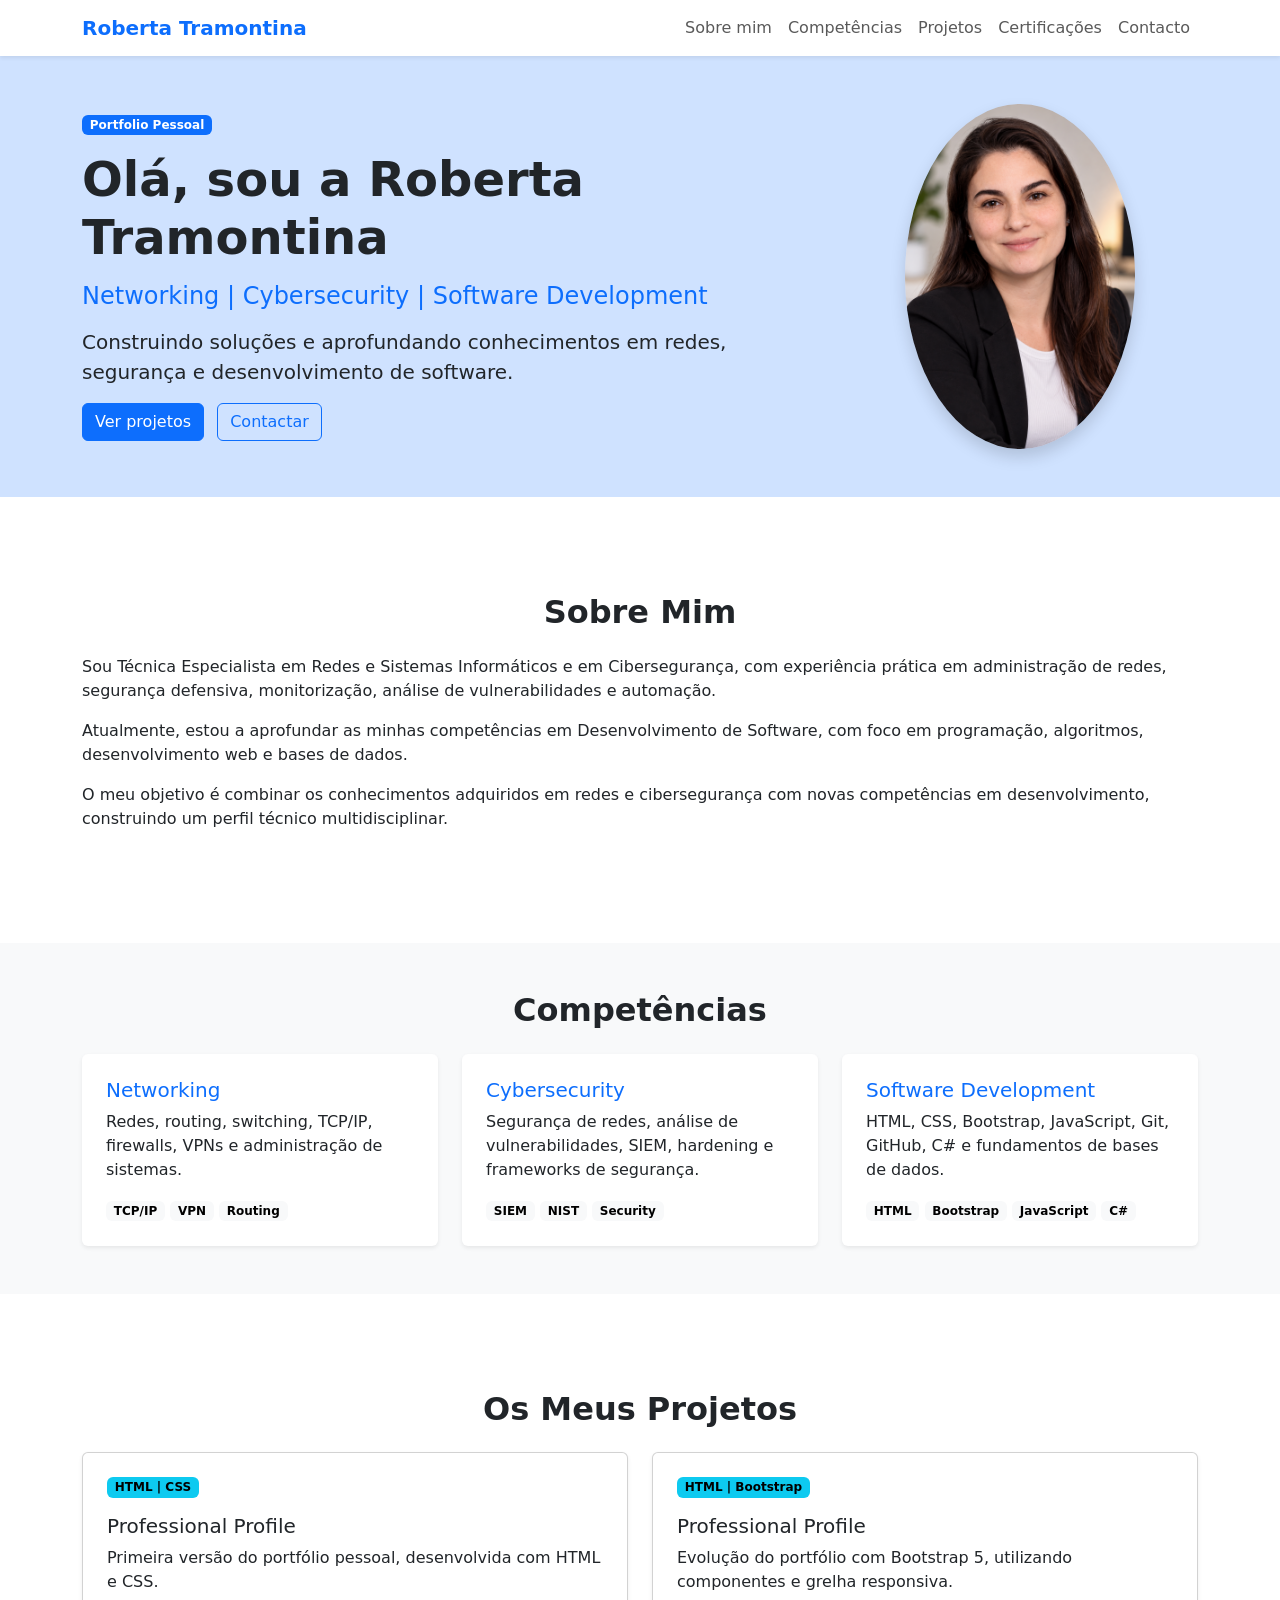
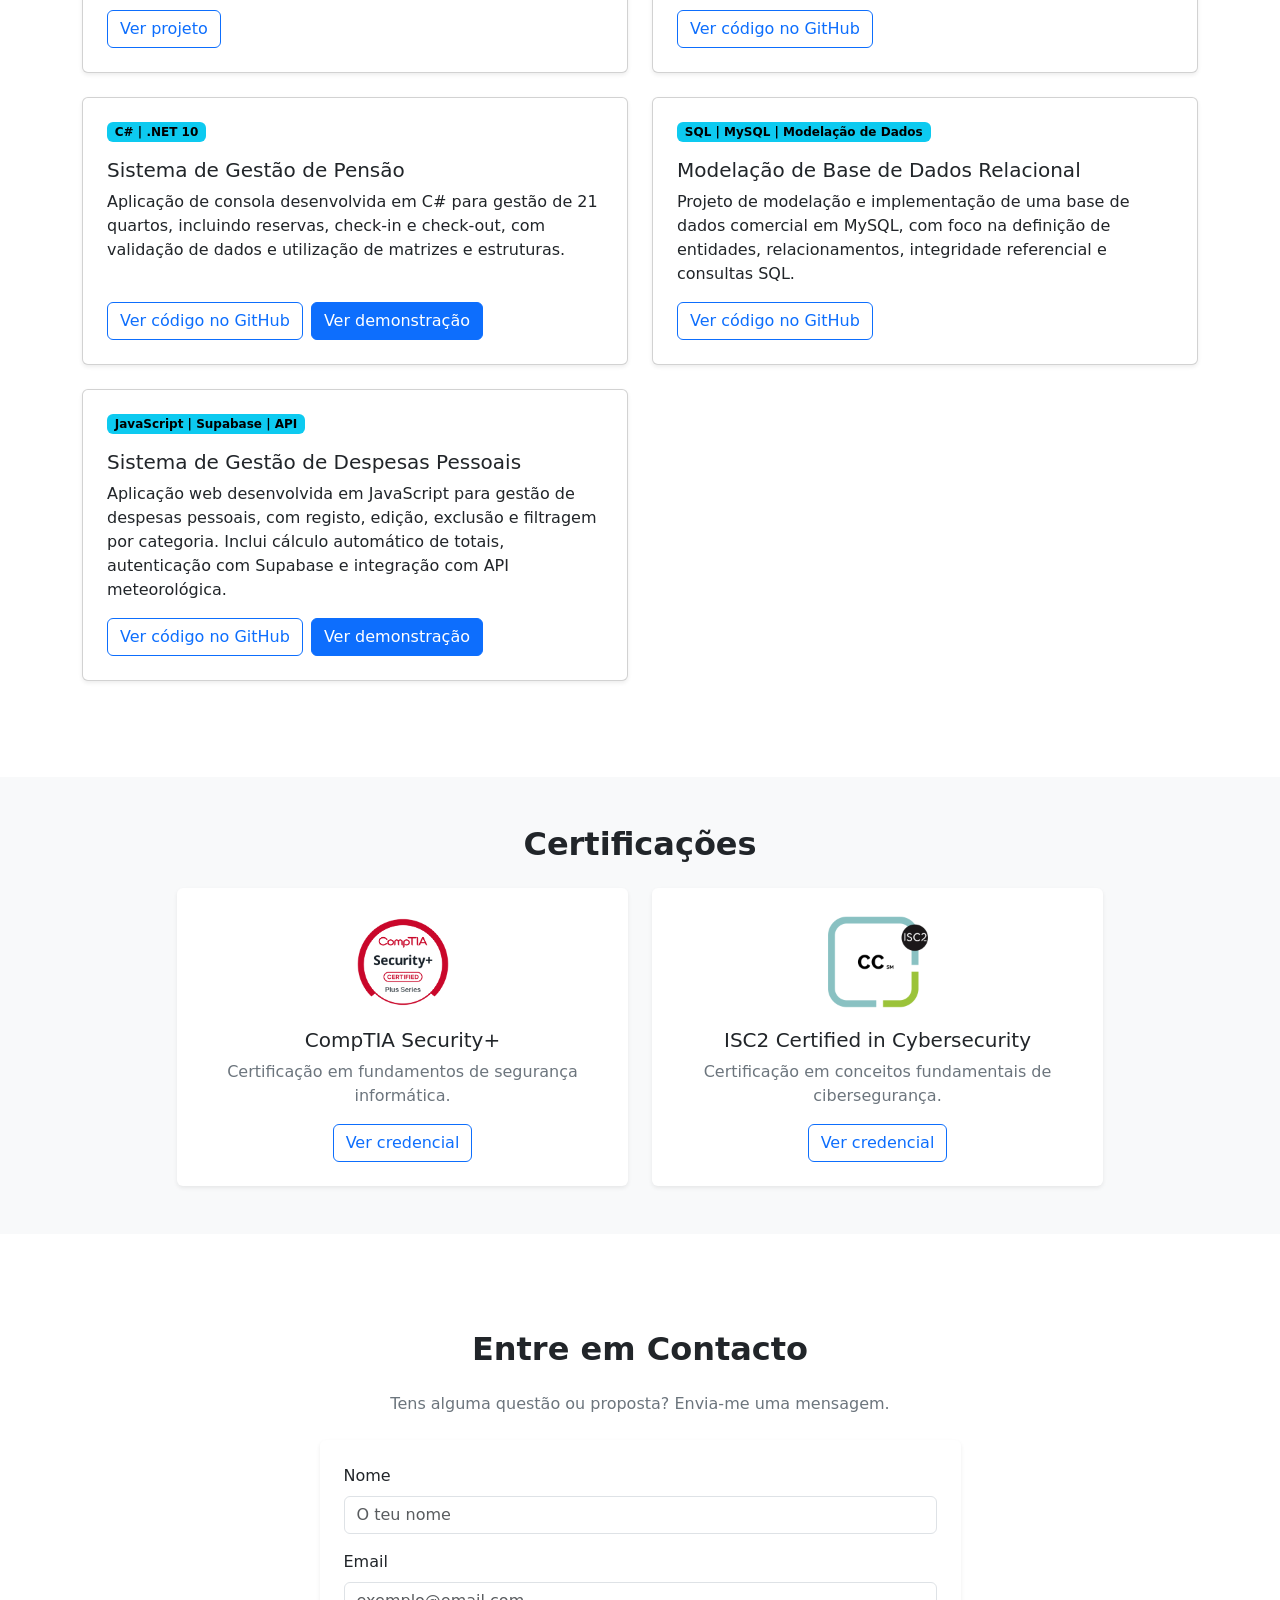
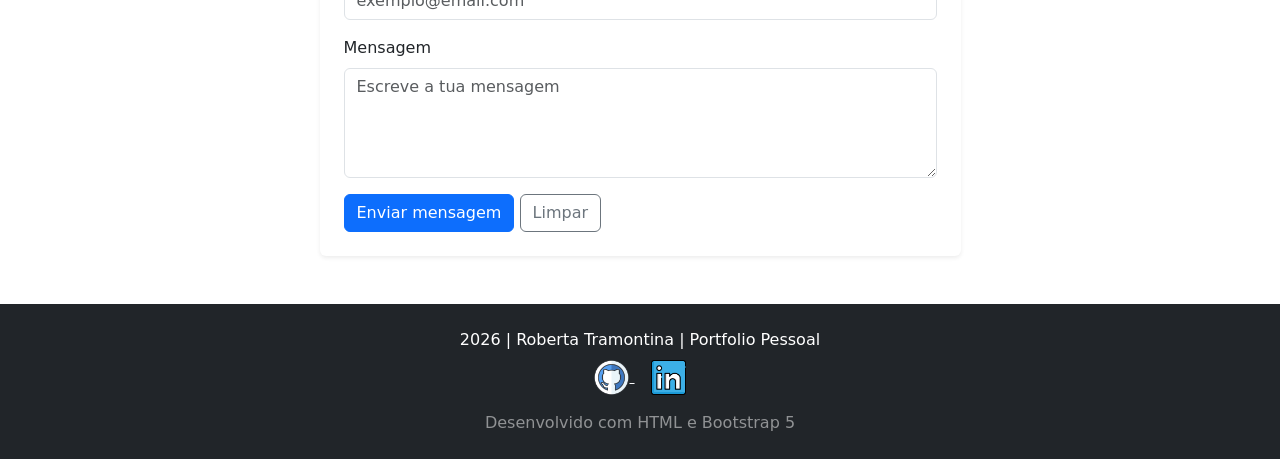
==== commit 77abfb9e: "Add JavaScript skills and new project for expense tracker" ====
--- a/index.html
+++ b/index.html
@@ -215,12 +215,13 @@
                                 </h5>
 
                                 <p class="card-text">
-                                    HTML, CSS, Bootstrap, Git, GitHub,
+                                    HTML, CSS, Bootstrap, JavaScript, Git, GitHub,
                                     C# e fundamentos de bases de dados.
                                 </p>
 
                                 <span class="badge text-bg-light">HTML</span>
                                 <span class="badge text-bg-light">Bootstrap</span>
+                                <span class="badge text-bg-light">JavaScript</span>
                                 <span class="badge text-bg-light">C#</span>
                             </div> <!-- Fecha a coluna Software Development -->
 
@@ -384,8 +385,53 @@
 
                 </div>
 
+                
+                    <!-- Projeto 5 - Gestão de Despesas -->
+                    <div class="col-12 col-md-6">
+                    
+                        <div class="card h-100 shadow-sm">
+                        
+                            <div class="card-body p-4 d-flex flex-column">
+                            
+                                <span class="badge text-bg-info mb-3 align-self-start">
+                                    JavaScript | Supabase | API
+                                </span>
+                            
+                                <h5 class="card-title">
+                                    Sistema de Gestão de Despesas Pessoais
+                                </h5>
+                            
+                                <p class="card-text">
+                                    Aplicação web desenvolvida em JavaScript para gestão
+                                    de despesas pessoais, com registo, edição, exclusão
+                                    e filtragem por categoria. Inclui cálculo automático
+                                    de totais, autenticação com Supabase e integração
+                                    com API meteorológica.
+                                </p>
+                            
+                                <div class="d-flex flex-wrap gap-2 mt-auto">
+                                
+                                    <a href="https://github.com/robertatramontina/expense-tracker"
+                                        class="btn btn-outline-primary" target="_blank" rel="noopener noreferrer">
+                                        Ver código no GitHub
+                                    </a>
+                                
+                                    <a href="https://robertatramontina.github.io/expense-tracker/"
+                                        class="btn btn-primary" target="_blank"
+                                        rel="noopener noreferrer">
+                                        Ver demonstração
+                                    </a>
+                                
+                                </div>
+                            
+                            </div>
+                        
+                        </div>
+                    
+                    </div>
+                
             </div>
-
+            
         </section>
 
 
